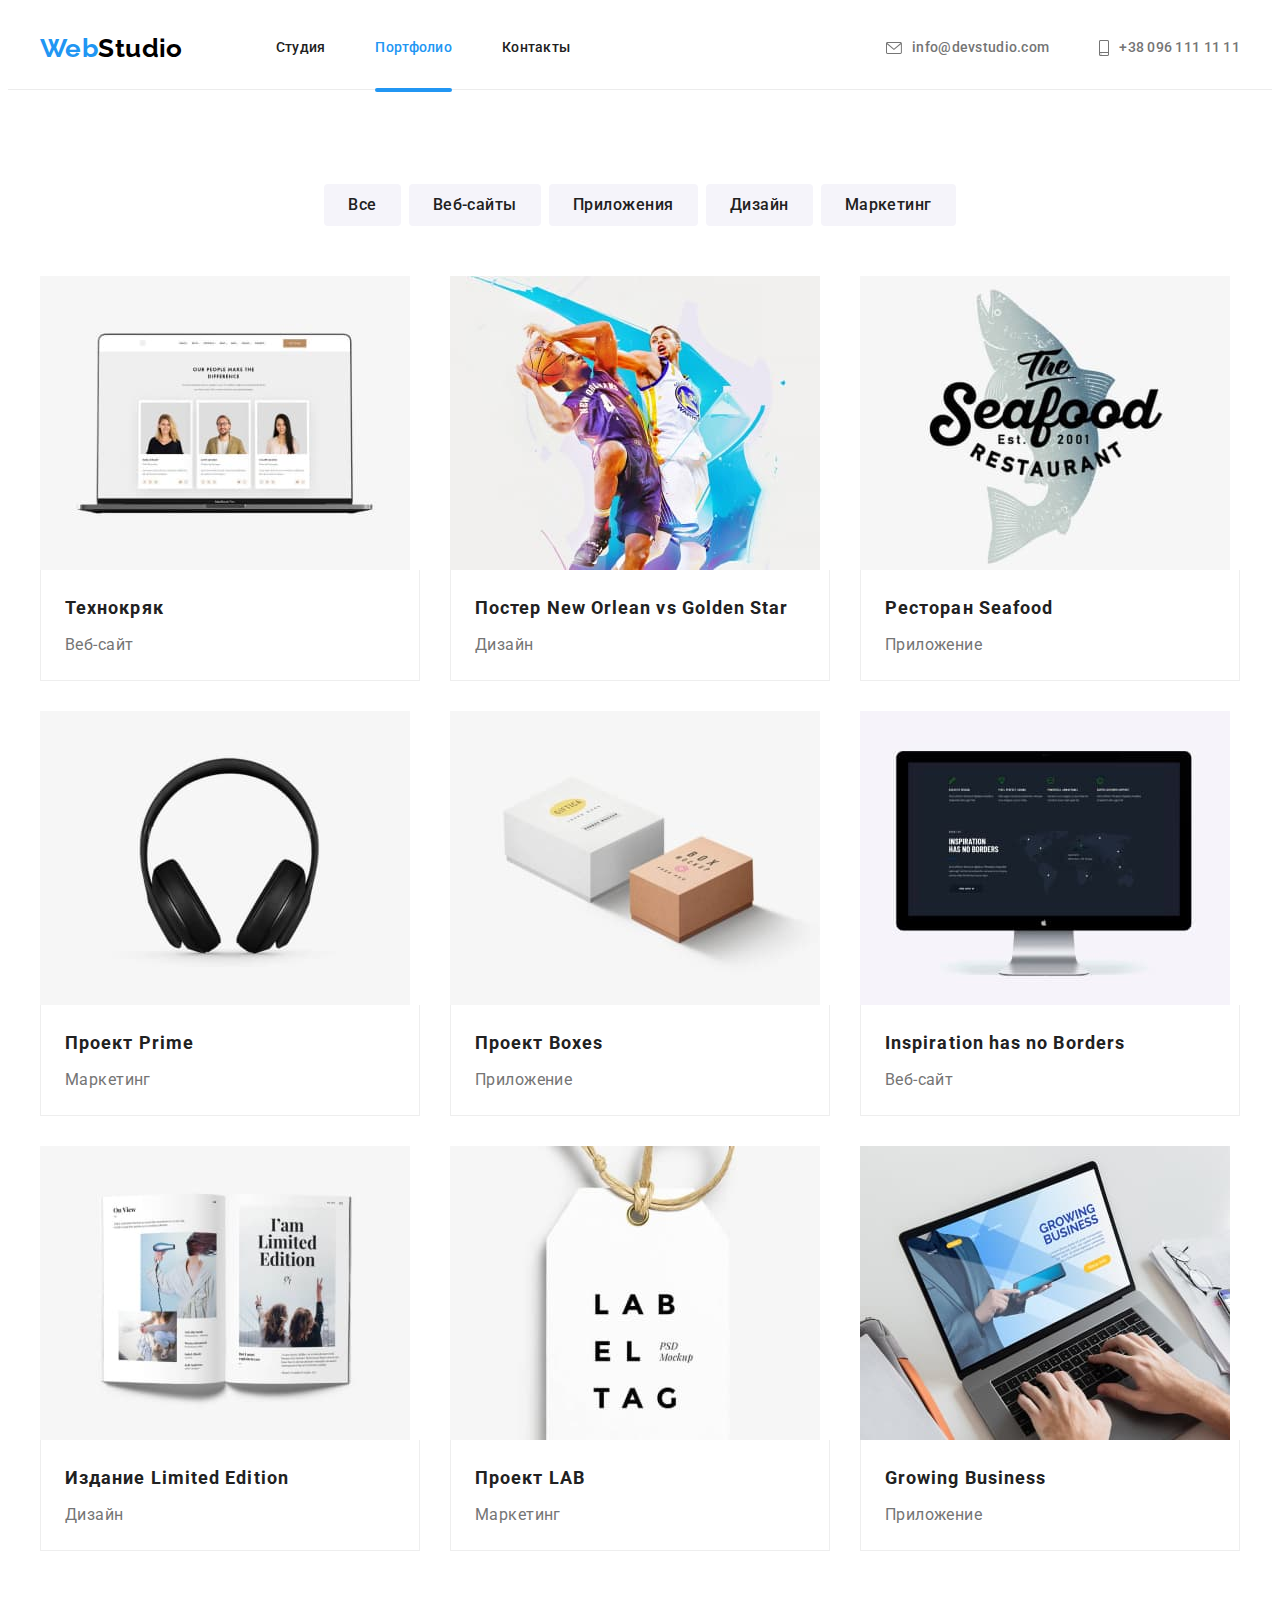
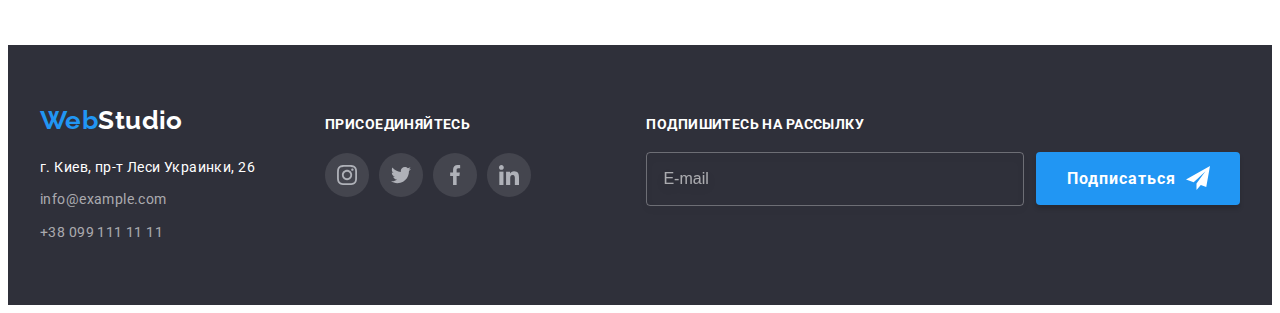
==== portfolio.html @ 508dfc9a "добавляет верстку адаптивной версии" ====
<!DOCTYPE html>
<html lang="ru">
<head>
    <meta charset="UTF-8">
    <meta http-equiv="X-UA-Compatible" content="IE=edge">
    <meta name="viewport" content="width=device-width, initial-scale=1.0">
    <title>Портфолио</title>
    <link rel="preconnect" href="https://fonts.gstatic.com"/>
    <link href="https://fonts.googleapis.com/css2?family=Raleway:wght@700&family=Roboto:wght@400;500;700;900&display=swap"
        rel="stylesheet"/>
    <link rel="stylesheet" href="https://cdnjs.cloudflare.com/ajax/libs/modern-normalize/1.0.0/modern-normalize.min.css"
        integrity="sha512-ISS7cAi1PEhQ8jnbJpJZMd29NlhNj4AWYyLOSp2CE/CsHxTCu+r+t0D2yoJudVrd0/8fTVPUVDzY5Tvli75u/g=="
        crossorigin="anonymous" />
    <link rel="stylesheet" href="./css/main.min.css" />
</head>
<body>
    <!--Шапка страницы-->
    <header class="page-header">
        <div class="container page-header__container">
            <nav class="page-header__nav">
                <a class="logo link" href="/">Web<span class="logo__logo-part">Studio</span></a>
            
                <ul class="menu-nav list">
                    <li class="menu-nav__item"><a class="menu-nav__link link" href="./index.html">Студия</a></li>
                    <li class="menu-nav__item"><a class="menu-nav__link link current" href="/">Портфолио</a></li>
                    <li class="menu-nav__item"><a class="menu-nav__link link" href="/">Контакты</a></li>
                </ul>
            </nav>
            <ul class="contacts page-header__contacts list">
                <li class="contacts__item"><a class="contacts__link link contacts__link_align" href="mailto:info@devstudio.com">
                        <svg class="contacts__icon-mail">
                            <use href="./images/icons.svg#envelope"></use>
                        </svg> info@devstudio.com</a>
                </li>
                <li class="contacts__item"><a class="contacts__link link contacts__link_align" href="tel:+380961111111">
                        <svg class="contacts__icon-phone">
                            <use href="./images/icons.svg#smartphone"></use>
                        </svg> +38 096 111 11 11</a>
                </li>
            </ul>
        </div>
        
    </header>
    <main>

    <!--Секция проекты-->
                     
    <section class="project-section section">
        <div class="container">
                     <!--Фильтр-->
            <h1 class="visually-hidden">Наши проекты</h1>
            <ul class="btn-filter list">
                <li class="btn-filter__element"><button class="btn-item" type="button">Все</button></li>
                <li class="btn-filter__element"><button class="btn-item" type="button">Веб-сайты</button></li>
                <li class="btn-filter__element"><button class="btn-item" type="button">Приложения</button></li>
                <li class="btn-filter__element"><button class="btn-item" type="button">Дизайн</button></li>
                <li class="btn-filter__element"><button class="btn-item" type="button">Маркетинг</button></li>
            </ul>
                     <!--Список проектов-->
            <ul class="project list">
                <li class="project__element">
                    <a class="project__link link" href="">
                        <div class="project__link-wrapper">
                            <img src="./images/portfolio/project1.jpg" alt="веб-сайт" width="370" height="294">
                            <p class="project__desc overlay">Технокряк это современная площадка распространения коронавируса. Компании используют эту платформу для цифрового
                            шпионажа и атак на защищённые сервера конкурентов.</p>
                        </div>
                        <div class="project__item">
                            <h2 class="project__title">Технокряк</h2>
                            <p class="project__type">Веб-сайт</p>
                        </div>
                    </a>
                </li>

                <li class="project__element">
                    <a class="project__link link" href="">
                        <div class="project__link-wrapper">
                           <img src="./images/portfolio/project2.jpg" alt="постер New Orlean vs Golden Star" width="370" height="294">
                           <p class="project__desc overlay">Lorem ipsum dolor sit amet consectetur adipisicing elit. Itaque repellat exercitationem dolore laborum doloribus quaerat nostrum atque enim officiis adipisci ipsum ab sunt, veritatis placeat dolorum. Accusantium esse facere ab.</p>
                        </div>
                        <div class="project__item">
                            <h2 class="project__title">Постер New Orlean vs Golden Star</h2>
                            <p class="project__type">Дизайн</p>
                        </div>
                    </a>
                </li>

                <li class="project__element">
                    <a class="project__link link" href="">
                        <div class="project__link-wrapper">
                            <img src="./images/portfolio/project3.jpg" alt="иконка ресторана Seafood" width="370" height="294">
                            <p class="project__desc overlay">Lorem ipsum dolor, sit amet consectetur adipisicing elit. Porro, aliquam. Culpa porro perferendis veniam cumque, ipsa, pariatur corporis nisi voluptas ipsam labore neque ipsum vel repudiandae consequatur aut unde explicabo.</p>
                        </div>
                        <div class="project__item">
                            <h2 class="project__title">Ресторан Seafood</h2>
                            <p class="project__type">Приложение</p>
                        </div>
                    </a>
                </li>

                <li class="project__element">
                    <a class="project__link link" href="">
                        <div class="project__link-wrapper">
                            <img src="./images/portfolio/project4.jpg" alt="наушники" width="370" height="294">
                            <p class="project__desc overlay">Технокряк это современная площадка распространения коронавируса. Компании используют эту платформу для цифрового
                            шпионажа и атак на защищённые сервера конкурентов.</p>
                        </div>
                        <div class="project__item">
                            <h2 class="project__title">Проект Prime</h2>
                            <p class="project__type">Маркетинг</p>
                        </div>
                    </a>
                </li>

                <li class="project__element">
                    <a class="project__link link" href="">
                        <div class="project__link-wrapper">
                            <img src="./images/portfolio/project5.jpg" alt="две коробки" width="370" height="294">
                            <p class="project__desc overlay">Технокряк это современная площадка распространения коронавируса. Компании используют эту платформу для цифрового
                            шпионажа и атак на защищённые сервера конкурентов.</p>
                        </div>
                        <div class="project__item">
                            <h2 class="project__title">Проект Boxes</h2>
                            <p class="project__type">Приложение</p>
                        </div>
                    </a>
                </li>

                <li class="project__element">
                    <a class="project__link link" href="">
                        <div class="project__link-wrapper">
                            <img src="./images/portfolio/project6.jpg" alt="монитор компьютера" width="370" height="294">
                            <p class="project__desc overlay">Технокряк это современная площадка распространения коронавируса. Компании используют эту платформу для цифрового
                            шпионажа и атак на защищённые сервера конкурентов.</p>
                        </div>
                        <div class="project__item">
                            <h2 class="project__title">Inspiration has no Borders</h2>
                            <p class="project__type">Веб-сайт</p>
                        </div>
                    </a>
                </li>

                <li class="project__element">
                    <a class="project__link link" href="">
                        <div class="project__link-wrapper">
                            <img src="./images/portfolio/project7.jpg" alt="книга" width="370" height="294">
                            <p class="project__desc overlay">Технокряк это современная площадка распространения коронавируса. Компании используют эту платформу для цифрового
                            шпионажа и атак на защищённые сервера конкурентов.</p>
                        </div>
                        <div class="project__item">
                            <h2 class="project__title">Издание Limited Edition</h2>
                            <p class="project__type">Дизайн</p>
                        </div>
                    </a>
                </li>

                <li class="project__element">
                    <a class="project__link link" href="">
                        <div class="project__link-wrapper">
                            <img src="./images/portfolio/project8.jpg" alt="ярлык" width="370" height="294">
                            <p class="project__desc overlay">Технокряк это современная площадка распространения коронавируса. Компании используют эту платформу для цифрового
                            шпионажа и атак на защищённые сервера конкурентов.</p>
                        </div>
                        <div class="project__item">
                            <h2 class="project__title">Проект LAB</h2>
                            <p class="project__type">Маркетинг</p>
                        </div>
                    </a>
                </li>

                <li class="project__element">
                    <a class="project__link link" href="">
                        <div class="project__link-wrapper">
                            <img src="./images/portfolio/project9.jpg" alt="ноутбук" width="370" height="294">
                            <p class="project__desc overlay">Технокряк это современная площадка распространения коронавируса. Компании используют эту платформу для цифрового
                            шпионажа и атак на защищённые сервера конкурентов.</p>
                        </div>
                        <div class="project__item">
                            <h2 class="project__title">Growing Business</h2>
                            <p class="project__type">Приложение</p>
                        </div>
                    </a>
                </li>
            </ul>
        </div>
    </section>

    </main>
    
    <!--Подвал страницы-->
    
    <footer class="page-footer">
        <div class="container page-footer__container">
            <div class="page-footer__address">
                <a class="logo link" href="/">Web<span class="logo__logo-part logo__logo-part_var">Studio</span></a>
                <address class="page-footer__location">
                    г. Киев, пр-т Леси Украинки, 26
                    <ul class="contacts page-footer__contacts list">
                        <li class="contacts__item-mail"><a class="contacts__link contacts__link_grey link"
                                href="mailto:info@example.com">info@example.com</a></li>
                        <li class="contacts__item-tel"><a class="contacts__link contacts__link_grey link"
                                href="tel:+380991111111">+38 099 111 11 11</a></li>
                    </ul>
                </address>
            </div>
            <div class="page-footer__social-list">
                <p class="text">присоединяйтесь</p>
                <ul class="social-list list">
                    <li class="social-list__item">
                        <a class="social-list__link social-list__link_dark link" href=""><svg class="social-list__icon">
                                <use href="./images/icons.svg#instagram"></use>
                            </svg></a>
                    </li>
    
                    <li class="social-list__item">
                        <a class="social-list__link social-list__link_dark link" href=""><svg class="social-list__icon">
                                <use href="./images/icons.svg#twitter"></use>
                            </svg></a>
                    </li>
    
                    <li class="social-list__item">
                        <a class="social-list__link social-list__link_dark link" href=""><svg class="social-list__icon">
                                <use href="./images/icons.svg#facebook"></use>
                            </svg></a>
                    </li>
    
                    <li class="social-list__item">
                        <a class="social-list__link social-list__link_dark link" href=""><svg class="social-list__icon">
                                <use href="./images/icons.svg#linkedin"></use>
                            </svg></a>
                    </li>
                </ul>
            </div>
    
            <div class="page-footer__form">
                <form action="#" class="sign-form">
    
                    <label for="mail" class="sign-form__field">
                        Подпишитесь на рассылку
                    </label>
                    <div class="sign-form__wrap">
                        <input type="email" name="mail" class="sign-form__input" id="mail" placeholder="E-mail" required>
                        <button type="submit" class="modal-btn modal-btn_sign">Подписаться
                            <svg class="modal-btn__icon" width="24" height="24">
                                <use href="./images/icons.svg#icon-send"></use>
                            </svg>
                        </button>
                    </div>
    
                </form>
            </div>
        </div>
    </footer>
    
</body>
</html>
---- css/main.min.css ----
:root{--primary-text-color: #757575;--secondary-text-color: #212121;--primary-bcg-color: #ffffff;--secondary-bcg-color: #f5f4fa;--footer-color: #2f303a;--logo-text-color: #000000;--accent-color: #2196f3;--title-text-color: #ffffff;--address-text-color: rgba(255, 255, 255, 0.6);--primary-font: 'Roboto', sans-serif;--secondary-font: 'Raleway', sans-serif;--button-hover-color: #188ce8;--transtime-duration: 250ms;--transtiming-function: cubic-bezier(0.4, 0, 0.2, 1)}.visually-hidden{position:absolute;width:1px;height:1px;margin:-1px;border:0;padding:0;white-space:nowrap;clip-path:inset(100%);clip:rect(0 0 0 0);overflow:hidden}p{margin-top:0;margin-bottom:0}.list{padding:0;margin:0;list-style:none}.link{text-decoration:none}:focus{outline:none}img{display:block}@media screen and (max-width: 479px){img{width:100%;height:auto}}body{background-color:var(--primary-bcg-color);color:var(--primary-text-color);font-family:var(--primary-font);font-size:14px;letter-spacing:0.03em}body.modal-open{overflow:hidden}.section{padding-top:60px;padding-bottom:60px}@media screen and (min-width: 1200px){.section{padding-top:94px;padding-bottom:94px}}.container{padding-left:15px;padding-right:15px;max-width:1200px;margin:0 auto}@media screen and (max-width: 767px){.mobile-menu{position:fixed;top:0;left:0;width:100vw;height:100vh;background-color:var(--primary-bcg-color);overflow:auto;opacity:0;visibility:hidden;pointer-events:none}.mobile-menu.is-open{opacity:1;visibility:visible;pointer-events:auto}.mobile-menu__container{position:relative;padding-left:25px;padding-top:48px;padding-bottom:48px}.mobile-menu__btn-close{position:absolute;top:10px;right:15px;width:40px;height:40px;border:none;background-color:transparent;padding:0;line-height:0}.mobile-menu__btn-close:hover .mobile-menu__icon-btn-close,.mobile-menu__btn-close:focus .mobile-menu__icon-btn-close{fill:var(--accent-color)}.mobile-menu__nav{padding-bottom:64px}.mobile-menu__item:not(:last-child){margin-bottom:32px}.mobile-menu__link{font-size:40px;font-weight:500;line-height:1.18;letter-spacing:0.02em;color:var(--secondary-text-color);transition:color var(--transtime-duration) var(--transtiming-function)}}@media screen and (max-width: 767px) and (max-width: 379px){.mobile-menu__link{font-size:26px}}@media screen and (max-width: 767px){.mobile-menu__link:hover,.mobile-menu__link:focus{color:var(--accent-color)}.mobile-menu__link.current{color:var(--accent-color)}.mobile-menu__contacts-item:not(:last-child){margin-bottom:32px}.mobile-menu__social-list{display:inline-flex;align-items:baseline;padding-top:64px}.mobile-menu__social-link{font-size:18px;font-weight:500;line-height:1.22;letter-spacing:0.02em;color:var(--accent-color);transition:color var(--transtime-duration) var(--transtiming-function)}}@media screen and (max-width: 767px) and (max-width: 379px){.mobile-menu__social-link{font-size:12px}}@media screen and (max-width: 767px){.mobile-menu__social-link:hover,.mobile-menu__social-link:focus{color:var(--button-hover-color)}.vertical-line{margin-left:10px;margin-right:10px;font-size:20px;color:rgba(33,33,33,0.2)}}@media screen and (min-width: 768px){.mobile-menu__btn-close{display:none}}.logo{font-family:var(--secondary-font);font-weight:700;font-size:26px;line-height:1.19;color:var(--accent-color)}.logo__logo-part{color:var(--logo-text-color)}.logo__logo-part_var{color:var(--title-text-color)}.modal-btn{display:inline-block;align-items:center;padding:10px 32px;font-family:inherit;font-weight:700;font-size:16px;line-height:1.87;letter-spacing:0.06em;background-color:var(--accent-color);color:var(--title-text-color);cursor:pointer;border-radius:4px;box-shadow:0px 4px 4px rgba(0,0,0,0.15);border-color:transparent;transition:background-color var(--transtime-duration) var(--transtiming-function)}.modal-btn:hover,.modal-btn:focus{background-color:var(--button-hover-color)}.modal-btn_sign{position:relative;padding:10px 62px 10px 29px}.modal-btn__icon{position:absolute;top:0;right:0;transform:translate(-28px, 50%)}.modal-btn_form-btn{align-self:center;padding:10px 55px;margin-top:30px}@media screen and (max-width: 479px){.modal-btn_form-btn{padding:8px 30px;font-size:14px;line-height:1.87}}.title{margin-top:0;margin-bottom:30px;font-size:28px;font-weight:700;line-height:1.18;text-align:center;color:var(--secondary-text-color)}@media screen and (min-width: 1200px){.services-title,.team-title,.clients-title{margin-bottom:50px;font-size:36px;font-weight:700;line-height:1.17}}@media screen and (max-width: 767px){.contacts__link.mobile-menu__phone{font-size:34px;font-weight:500;line-height:1.18;letter-spacing:0.02em;color:var(--accent-color);transition:color var(--transtime-duration) var(--transtiming-function)}}@media screen and (max-width: 767px) and (max-width: 379px){.contacts__link.mobile-menu__phone{font-size:22px}}@media screen and (max-width: 767px){.contacts__link.mobile-menu__phone:hover,.contacts__link.mobile-menu__phone:focus{color:var(--accent-color)}.contacts__link.mobile-menu__mail{font-size:24px;font-weight:500;line-height:1.17;letter-spacing:0.02em;color:var(--primary-text-color);transition:color var(--transtime-duration) var(--transtiming-function)}}@media screen and (max-width: 767px) and (max-width: 379px){.contacts__link.mobile-menu__mail{font-size:22px}}@media screen and (max-width: 767px){.contacts__link.mobile-menu__mail:hover,.contacts__link.mobile-menu__mail:focus{color:var(--accent-color)}}.contacts__link{font-size:12px;font-weight:500;line-height:1.17;letter-spacing:0.02em;color:var(--primary-text-color);transition:color var(--transtime-duration) var(--transtiming-function)}.contacts__link:hover,.contacts__link:focus{color:var(--accent-color)}.contacts__link_grey{color:var(--address-text-color)}.contacts__link_align{display:flex;align-items:center}.contacts__icon-mail{width:14px;height:10px;margin-right:8px;fill:currentColor;transition:fill var(--transtime-duration) var(--transtiming-function)}.contacts__link:hover .contacts__icon-mail,.contacts__link:focus .contacts__icon-mail{fill:var(--accent-color)}.contacts__icon-phone{width:10px;height:14px;margin-right:8px;fill:currentColor;transition:fill var(--transtime-duration) var(--transtiming-function)}.contacts__link:hover .contacts__icon-phone,.contacts__link:focus .contacts__icon-phone{fill:var(--accent-color)}@media screen and (min-width: 1200px){.contacts__link{font-size:14px;font-weight:500;line-height:1.14}.contacts__icon-mail{width:16px;height:12px;margin-right:10px}.contacts__icon-phone{width:10px;height:16px;margin-right:10px}}.social-list{display:flex;justify-content:center}.social-list__link{display:flex;justify-content:center;align-items:center;width:44px;height:44px;background-color:var(--primary-bcg-color);border-radius:50%;transition:background-color var(--transtime-duration) var(--transtiming-function)}.social-list__link:hover,.social-list__link:focus{background-color:var(--accent-color)}.social-list__item:not(:first-child){margin-left:10px}.social-list__link_dark{background-color:rgba(255,255,255,0.1)}.social-list__icon{width:20px;height:20px;fill:#afb1b8;transition:fill var(--transtime-duration) var(--transtiming-function)}.social-list__link:hover .social-list__icon,.social-list__link:focus .social-list__icon{fill:var(--title-text-color)}.social-list__icon_var{fill:var(--title-text-color)}.backdrop{position:fixed;top:0;left:0;width:100vw;height:100vh;background-color:rgba(0,0,0,0.2);z-index:100;opacity:1;transition:opacity var(--transtime-duration) var(--transtiming-function),visibility var(--transtime-duration) var(--transtiming-function);overflow-y:scroll;padding:93px 15px}.backdrop.is-hidden{opacity:0;visibility:hidden;pointer-events:none}.backdrop.is-hidden .modal{transform:translate(-50%, -100%) scale(0.75)}.modal{position:relative;transform:scale(1);min-height:609px;max-width:450px;padding:40px;background-color:var(--primary-bcg-color);box-shadow:0px 1px 3px rgba(0,0,0,0.12),0px 1px 1px rgba(0,0,0,0.14),0px 2px 1px rgba(0,0,0,0.2);border-radius:4px;transition:transform var(--transtime-duration) var(--transtiming-function)}.modal-btn-close{position:absolute;top:8px;right:8px;width:30px;height:30px;padding:0;display:inline-flex;justify-content:center;align-items:center;background-color:#ffffff;border-radius:50%;border:1px solid rgba(0,0,0,0.1);cursor:pointer;transition:fill var(--transtime-duration) var(--transtiming-function)}.modal-btn-close:hover,.modal-btn-close:focus{fill:var(--accent-color)}@media screen and (min-width: 768px){.modal{position:absolute;top:50%;left:50%;transform:translate(-50%, -50%) scale(1)}}.modal-form{display:flex;flex-direction:column}.modal-form__head{margin-bottom:12px;font-weight:700;font-size:14px;line-height:1.15;text-align:center;color:var(--secondary-text-color)}.modal-form__field{font-size:12px}.modal-form__field:not(.except){margin-bottom:10px}.modal-form__input-wrapper{position:relative;display:block;margin-top:4px}.modal-form__input{width:100%;height:40px;padding-left:42px;border:1px solid rgba(33,33,33,0.2);border-radius:4px;transition:border-color var(--transtime-duration) var(--transtiming-function)}.modal-form__input:focus{border-color:var(--accent-color)}.modal-form__icon{position:absolute;top:50%;left:12px;transform:translateY(-50%);transition:fill var(--transtime-duration) var(--transtiming-function)}.modal-form__input:focus+.modal-form__icon{fill:var(--accent-color)}.modal-form__message{width:100%;height:120px;padding:12px 16px;margin-top:4px;border:1px solid rgba(33,33,33,0.2);border-radius:4px;resize:none;transition:border-color var(--transtime-duration) var(--transtiming-function)}.modal-form__message::placeholder{line-height:1.143;letter-spacing:0.01em;color:rgba(117,117,117,0.5)}.modal-form__message:focus{border-color:var(--accent-color)}.modal-form__checkbox-policy{margin-left:auto;margin-right:auto;margin-top:20px;font-size:12px;line-height:1.71}.modal-form__checkbox-policy::before{display:inline-block;vertical-align:middle;width:16px;height:15px;content:'';background-image:url(../images/icon-check.svg);background-repeat:no-repeat;border:2px solid var(--secondary-text-color);border-radius:4px;margin-right:7px;transition:background-color var(--transtime-duration) var(--transtiming-function)}.modal-form__checkbox:checked+.modal-form__checkbox-policy::before{background-color:var(--accent-color);background-origin:border-box;border:transparent}.modal-form__checkbox:focus+.modal-form__checkbox-policy::before{border-color:var(--accent-color)}.modal-form__policy-link{color:var(--accent-color)}@media screen and (min-width: 480px){.modal-form__head{margin-bottom:12px;font-weight:700;font-size:20px;line-height:1.15;text-align:center;color:var(--secondary-text-color)}.modal-form__field,.modal-form__checkbox-policy{font-size:14px}.modal-form__input{width:100%;height:40px;padding-left:42px;border:1px solid rgba(33,33,33,0.2);border-radius:4px;transition:border-color var(--transtime-duration) var(--transtiming-function)}.modal-form__input:focus{border-color:var(--accent-color)}}.sign-form__field{display:block;margin-bottom:20px;font-weight:700;line-height:1.143;text-transform:uppercase;color:#ffffff}.sign-form__input{width:100%;height:50px;margin-bottom:20px;padding-left:16px;border:1px solid rgba(255,255,255,0.3);filter:drop-shadow(0px 4px 4px rgba(0,0,0,0.15));border-radius:4px;color:var(--title-text-color);background-color:transparent}.sign-form__input::placeholder{font-size:16px;line-height:1.25;align-items:center;color:rgba(255,255,255,0.6)}@media screen and (min-width: 768px){.sign-form__input{width:450px}.sign-form__wrap{display:inline-flex;flex-direction:column;align-items:center}}@media screen and (min-width: 1200px){.sign-form__input{width:358px;height:50px;margin-right:12px;padding-left:16px}.sign-form__wrap{flex-direction:row;align-items:baseline}}.btn-item{padding:6px 22px;font-family:inherit;font-weight:500;font-size:16px;line-height:1.62;text-align:center;letter-spacing:0.03em;color:var(--secondary-text-color);background-color:var(--secondary-bcg-color);cursor:pointer;border-radius:4px;border-color:transparent;transition:color var(--transtime-duration) var(--transtiming-function),background-color var(--transtime-duration) var(--transtiming-function),box-shadow var(--transtime-duration) var(--transtiming-function)}.btn-item:hover,.btn-item:focus{color:var(--title-text-color);background-color:var(--accent-color);box-shadow:0px 3px 1px rgba(0,0,0,0.1),0px 1px 2px rgba(0,0,0,0.08),0px 2px 2px rgba(0,0,0,0.12)}.page-header{border-bottom:1px solid #ececec;padding-top:10px;padding-bottom:10px}.page-header__container{display:flex;justify-content:space-between;align-items:center}@media screen and (max-width: 767px){.menu-nav,.page-header__contacts{display:none}.page-header__mobile-menu-btn{background-color:transparent;border:none;padding:0}.page-header__icon-menu{width:40px;height:40px;transition:fill var(--transtime-duration) var(--transtiming-function)}.page-header__mobile-menu-btn:hover .page-header__icon-menu,.page-header__mobile-menu-btn:focus .page-header__icon-menu{fill:var(--accent-color)}}@media screen and (min-width: 768px){.page-header__mobile-menu-btn,.mobile-menu__nav,.mobile-menu__contacts,.mobile-menu__social-list{display:none}.page-header{padding-top:21px;padding-bottom:21px}.page-header__nav{display:flex;align-items:center}.menu-nav{display:flex;margin-left:88px}.menu-nav__item+.menu-nav__item{margin-left:50px}.menu-nav__link{display:block;padding-top:8px;padding-bottom:8px;font-weight:500;line-height:1.14;letter-spacing:0.02em;color:var(--secondary-text-color);transition:color var(--transtime-duration) var(--transtiming-function)}.menu-nav__link:hover,.menu-nav__link:focus{color:var(--accent-color)}}.contacts__item+.contacts__item{margin-top:10px}.menu-nav__link.current{position:relative;color:var(--accent-color)}.menu-nav__link.current::after{position:absolute;bottom:-28px;left:0;display:block;content:'';width:100%;height:4px;background-color:var(--accent-color);border-radius:2px}@media screen and (min-width: 1200px){.page-header{padding-top:24px;padding-bottom:25px}.menu-nav{margin-left:93px}.page-header__contacts{display:flex}.contacts__item+.contacts__item{margin-left:50px;margin-top:0}}.hero{margin:0 auto;padding-top:118px;padding-bottom:118px;background-color:var(--footer-color);text-align:center;max-width:480px;min-height:400px;background-image:linear-gradient(to right, rgba(47,48,58,0.4), rgba(47,48,58,0.4)),url("../images/bcg/bcg-photo-mobile.jpg");background-size:cover;background-position:center}@media screen and (min-device-pixel-ratio: 2), screen and (min-resolution: 192dpi), screen and (min-resolution: 2dppx){.hero{background-image:linear-gradient(to right, rgba(47,48,58,0.4), rgba(47,48,58,0.4)),url("../images/bcg/bcg-photo-mobile@2x.jpg")}}.hero-title{max-width:360px;margin:0 auto 30px;font-size:26px;font-weight:900;line-height:1.62;letter-spacing:0.06em;text-transform:uppercase;color:var(--title-text-color)}@media screen and (min-width: 768px){.hero{min-height:400px;max-width:768px;background-image:linear-gradient(to right, rgba(47,48,58,0.4), rgba(47,48,58,0.4)),url("../images/bcg/bcg-photo-tablet.jpg")}}@media screen and (min-width: 768px) and (min-device-pixel-ratio: 2), screen and (min-width: 768px) and (min-resolution: 192dpi), screen and (min-width: 768px) and (min-resolution: 2dppx){.hero{background-image:linear-gradient(to right, rgba(47,48,58,0.4), rgba(81,88,163,0.4)),url("../images/bcg/bcg-photo-tablet@2x.jpg")}}@media screen and (min-width: 1200px){.hero{padding-top:200px;padding-bottom:200px;max-width:1600px;min-height:600px;background-image:linear-gradient(to right, rgba(47,48,58,0.4), rgba(47,48,58,0.4)),url("../images/bcg/bcg-photo.jpg")}}@media screen and (min-width: 1200px) and (min-device-pixel-ratio: 2), screen and (min-width: 1200px) and (min-resolution: 192dpi), screen and (min-width: 1200px) and (min-resolution: 2dppx){.hero{background-image:linear-gradient(to right, rgba(47,48,58,0.4), rgba(81,88,163,0.4)),url("../images/bcg/bcg-photo@2x.jpg")}}@media screen and (min-width: 1200px){.hero-title{max-width:696px;margin:0 auto 30px;font-size:44px;font-weight:900;line-height:1.36;letter-spacing:0.06em;text-transform:uppercase;color:var(--title-text-color)}}@media screen and (max-width: 767px){.features-list__item:not(:last-child){margin-bottom:30px}}.features-list__icon{display:inline-flex;width:100%;height:120px;background-color:var(--secondary-bcg-color);border-radius:4px;align-items:center;justify-content:center;margin-bottom:30px}.features-list__icon-item{width:70px;height:70px}.features-list__title{margin-top:0;margin-bottom:10px;color:var(--secondary-text-color);font-weight:700;line-height:1.14;text-transform:uppercase;text-align:center}.features-list__description{font-weight:400;line-height:1.71}@media screen and (min-width: 768px){.features-list{display:flex;flex-wrap:wrap;margin-left:-30px;margin-top:-30px}.features-list__item{flex-basis:calc(100% / 2 - 60px);margin-left:30px;margin-top:30px}.features-list__icon{min-width:354px}.features-list__title{text-align:left}}@media screen and (min-width: 1200px){.features-list__item{flex-basis:calc(100% / 4 - 90px)}.features-list__icon{min-width:270px}}.services{display:none;padding-top:47px}.images{display:flex;flex-wrap:wrap;margin-top:-30px;margin-left:-30px}.images>.images__element{position:relative;flex-basis:calc(100% / 3 - 30px);margin-top:30px;margin-left:30px}.images__info{position:absolute;bottom:0;left:0;width:370px;height:70px;padding-top:27px;padding-bottom:27px;background-color:rgba(47,48,58,0.8)}.images__info-services{font-weight:700;line-height:1.14;text-align:center;text-transform:uppercase;color:var(--title-text-color)}@media screen and (min-width: 1200px){.services{display:unset}}.team{background-color:var(--secondary-bcg-color)}.team-cards__element{box-shadow:0px 1px 3px rgba(0,0,0,0.12),0px 1px 1px rgba(0,0,0,0.14),0px 2px 1px rgba(0,0,0,0.2);border-radius:0 0 4px 4px}@media screen and (max-width: 767px){.team-cards__element:not(:last-child){margin-bottom:30px}}.team-cards__content{background-color:var(--primary-bcg-color);padding-top:30px;padding-bottom:24px;padding-left:32px;padding-right:32px}.team-cards__title{margin-top:0;margin-bottom:10px;font-weight:500;font-size:16px;line-height:1.19;text-align:center;color:var(--secondary-text-color)}.team-cards__position{margin-bottom:16px;font-weight:400;font-size:16px;line-height:1.19;text-align:center}@media screen and (min-width: 768px){.team-cards{display:flex;flex-wrap:wrap;margin-top:-30px;margin-left:-30px}.team-cards__element{flex-basis:calc(100% / 2 - 60px);margin-top:30px;margin-left:30px;box-shadow:0px 1px 3px rgba(0,0,0,0.12),0px 1px 1px rgba(0,0,0,0.14),0px 2px 1px rgba(0,0,0,0.2);border-radius:0 0 4px 4px}}@media screen and (min-width: 1200px){.team-cards__element{flex-basis:calc(100% / 4 - 30px)}}.client-list{display:flex;flex-wrap:wrap;margin-left:-30px;margin-top:-30px}.client-list__item{flex-basis:calc(100% / 2 - 30px);margin-left:30px;margin-top:30px}.client-list__link{display:flex;width:210px;height:92px;align-items:center;justify-content:center;border:1px solid #afb1b8;border-radius:4px;transition:border-color var(--transtime-duration) var(--transtiming-function)}.client-list__link:hover,.client-list__link:focus{color:var(--accent-color);border-color:var(--accent-color)}@media screen and (max-width: 479px){.clients-title{font-size:26px}.client-list__link{width:130px}}.client-list__logo{width:106px;height:60px;fill:#afb1b8;transition:fill var(--transtime-duration) var(--transtiming-function)}.client-list__link:hover .client-list__logo,.client-list__link:focus .client-list__logo{fill:var(--accent-color)}@media screen and (min-width: 768px){.client-list__item{flex-basis:calc(100% / 3 - 60px)}.client-list__link{width:226px}}@media screen and (min-width: 1200px){.client-list__item{flex-basis:calc(100% / 6 - 30px)}.client-list__link{width:170px;height:90px}}.page-footer{padding-top:60px;padding-bottom:60px;background-color:#2f303a}.page-footer__container{display:flex;flex-wrap:wrap;text-align:center;align-items:baseline;justify-content:center}.page-footer__form,.page-footer__social-list{margin-top:60px}.page-footer__form{width:100%}.page-footer__location{margin-top:20px;font-style:normal;font-weight:400;line-height:1.71;color:var(--title-text-color)}.page-footer__contacts,.contacts__item-tel{margin-top:8px}.page-footer__contacts .contacts__link{font-size:14px;font-weight:400;line-height:1.71;letter-spacing:0.03em}.text{margin-bottom:20px;font-weight:700;line-height:1.14;text-transform:uppercase;color:var(--title-text-color)}.page-footer__social-list .social-list__link{background-color:rgba(255,255,255,0.1)}.page-footer__social-list .social-list__link:hover,.page-footer__social-list .social-list__link:focus{background-color:var(--accent-color)}@media screen and (min-width: 768px){.page-footer__social-list{margin-top:0;margin-left:165px}.page-footer_wrap{display:flex;align-items:baseline}}@media screen and (min-width: 1200px){.page-footer__form{margin-top:0;margin-right:0;margin-left:auto}.page-footer__form{width:unset}.page-footer__social-list{margin-left:70px}.page-footer__container{text-align:left}.page-footer__contacts,.contacts__item-tel{margin-top:9px}}.btn-filter{display:flex;margin-top:0;margin-bottom:50px;justify-content:center}.btn-filter__element:not(:first-child){margin-left:8px}.project{display:flex;flex-wrap:wrap;margin-bottom:-30px;margin-left:-30px}.project>.project__element{flex-basis:calc(100% / 3 - 30px);margin-bottom:30px;margin-left:30px}.project__link{display:block}.project__link:hover,.project__link:focus{box-shadow:0px 1px 1px rgba(0,0,0,0.12),0px 4px 4px rgba(0,0,0,0.06),1px 4px 6px rgba(0,0,0,0.16)}.project__link-wrapper{position:relative;overflow:hidden}.project__desc{padding:63px 24px;font-weight:400;font-size:18px;line-height:1.56;color:var(--title-text-color);background-color:rgba(33,150,243,0.9)}.overlay{position:absolute;top:0;left:0;width:100%;height:100%;overflow:auto;transform:translateY(100%);transition:transform var(--transtime-duration) var(--transtiming-function)}.project__link:hover .overlay,.project__link:focus .overlay{transform:translateY(0%)}.project__item{padding:20px 24px;border-left:1px solid #eee;border-right:1px solid #eee;border-bottom:1px solid #eee}.project__title{margin-top:0;margin-bottom:4px;font-weight:700;font-size:18px;line-height:2;letter-spacing:0.06em;color:var(--secondary-text-color)}.project__type{font-weight:400;font-size:16px;line-height:1.87;color:var(--primary-text-color)}
/*# sourceMappingURL=main.min.css.map */
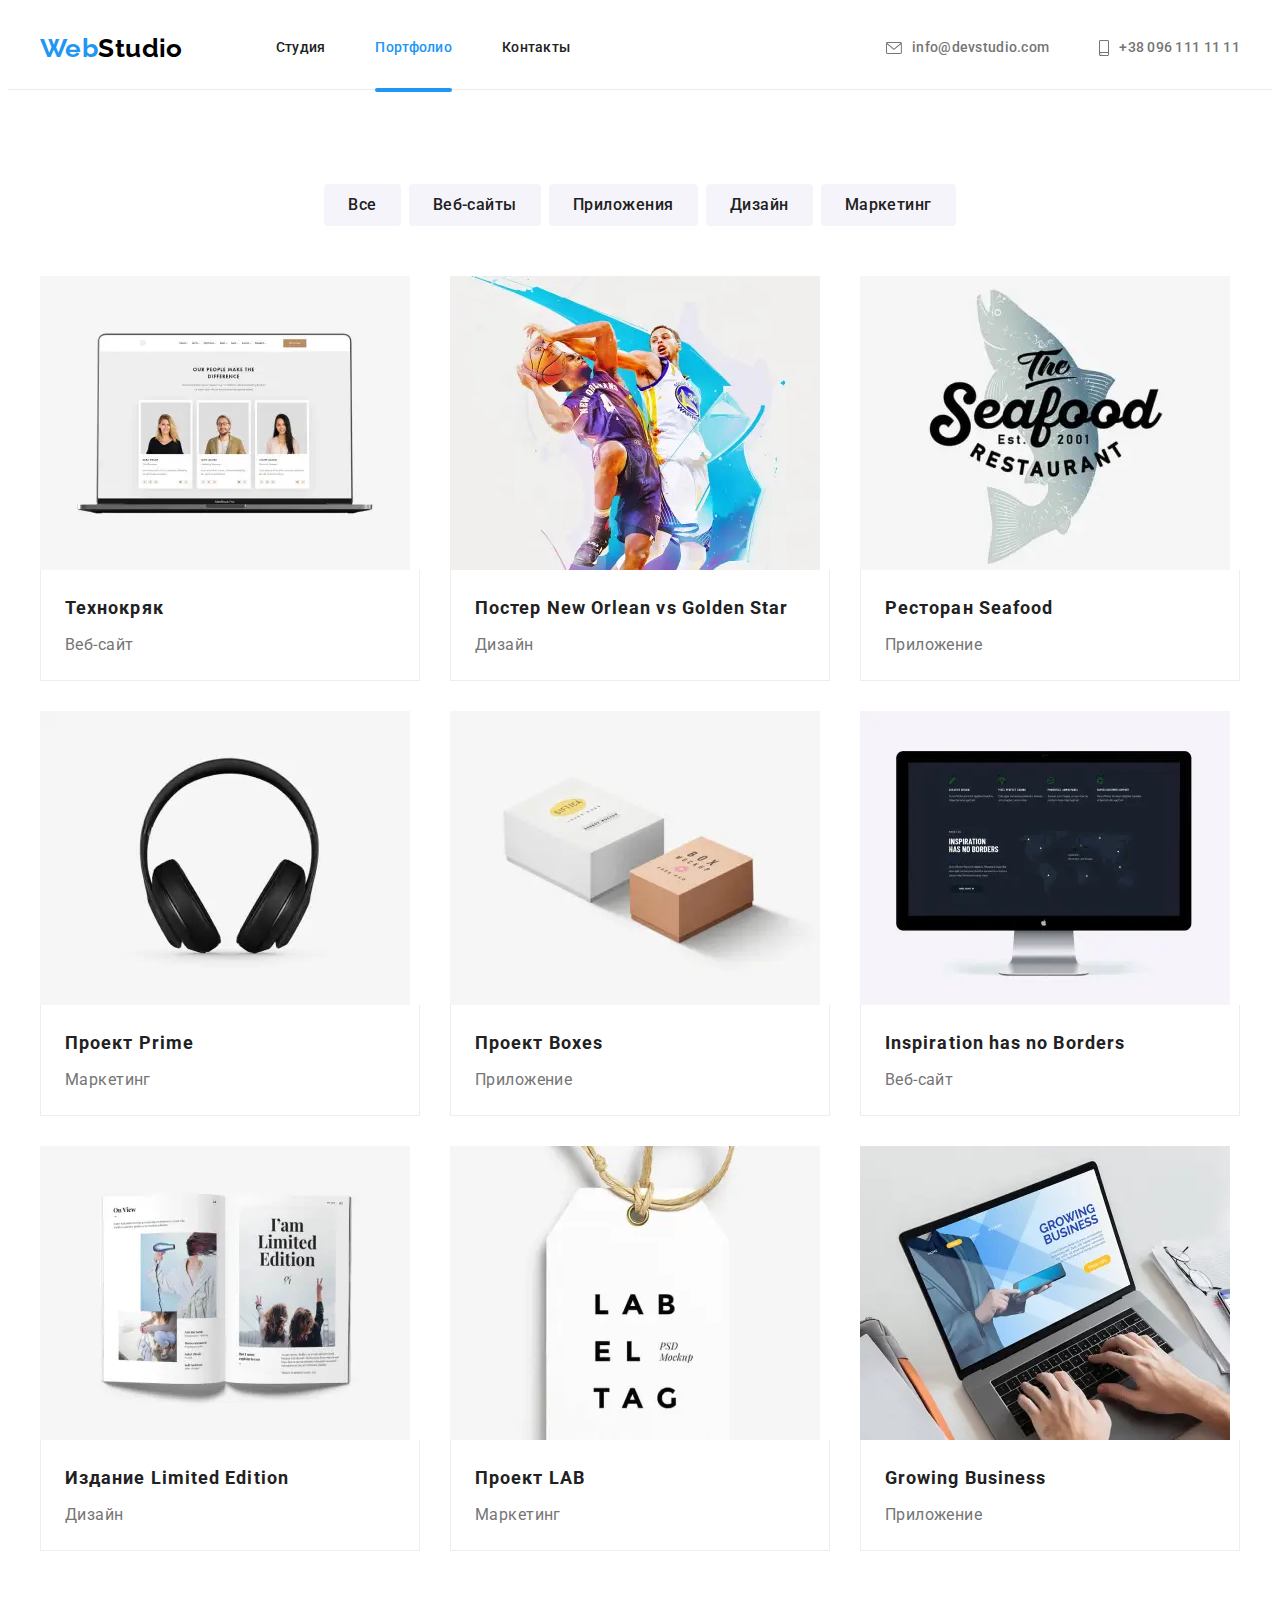
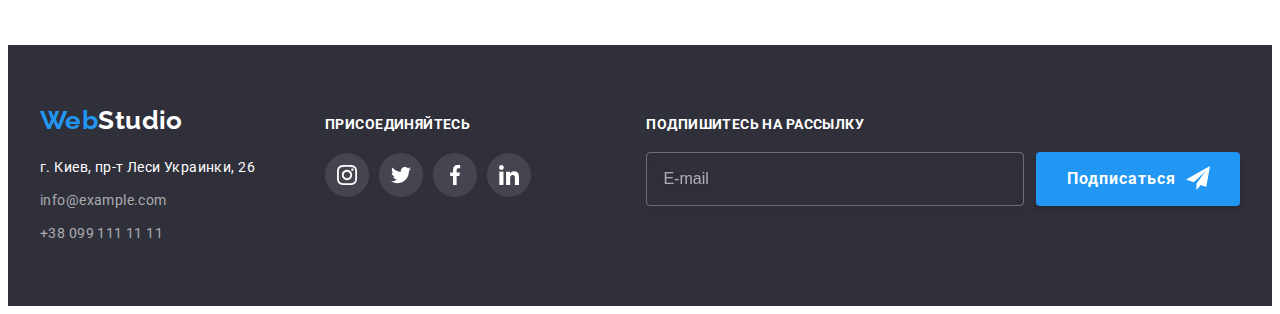
==== commit 6e5ec480: "добавляет разметку и стили адаптивной версии" ====
--- a/portfolio.html
+++ b/portfolio.html
@@ -26,6 +26,11 @@
                     <li class="menu-nav__item"><a class="menu-nav__link link" href="/">Контакты</a></li>
                 </ul>
             </nav>
+            <button type="button" class="page-header__mobile-menu-btn" data-menu-button>
+                <svg class="page-header__icon-menu">
+                    <use href="./images/icons.svg#icon-menu"></use>
+                </svg>
+            </button>
             <ul class="contacts page-header__contacts list">
                 <li class="contacts__item"><a class="contacts__link link contacts__link_align" href="mailto:info@devstudio.com">
                         <svg class="contacts__icon-mail">
@@ -38,6 +43,42 @@
                         </svg> +38 096 111 11 11</a>
                 </li>
             </ul>
+        </div>
+
+        <div class="mobile-menu" data-menu>
+            <div class="container mobile-menu__container">
+                <button class="mobile-menu__btn-close" type="button" data-menu-close>
+                    <svg class="mobile-menu__icon-btn-close" width="40" height="40">
+                        <use href="./images/icons.svg#icon-btn-close"></use>
+                    </svg>
+                </button>
+        
+                <ul class="mobile-menu__nav list">
+                    <li class="mobile-menu__item"><a class="mobile-menu__link link" href="/">Студия</a></li>
+                    <li class="mobile-menu__item"><a class="mobile-menu__link link current" href="./portfolio.html">Портфолио</a></li>
+                    <li class="mobile-menu__item"><a class="mobile-menu__link link" href="/">Контакты</a></li>
+                </ul>
+                <ul class="mobile-menu__contacts list">
+                    <li class="mobile-menu__contacts-item">
+                        <a class="contacts__link link mobile-menu__phone" href="tel:+380961111111">+38 096 111 11 11</a>
+                    </li>
+                    <li class="mobile-menu__contacts-item">
+                        <a class="contacts__link link mobile-menu__mail" href="mailto:info@devstudio.com">info@devstudio.com</a>
+                    </li>
+                </ul>
+        
+                <ul class="mobile-menu__social-list list">
+                    <li class="mobile-menu__social-item"><a class="mobile-menu__social-link link" href="">Instagram<span
+                                class="vertical-line">&#x0007C</span></a></li>
+                    <li class="mobile-menu__social-item"><a class="mobile-menu__social-link link" href="">Twitter<span
+                                class="vertical-line">&#x0007C</span></a></li>
+                    <li class="mobile-menu__social-item"><a class="mobile-menu__social-link link" href="">Facebook<span
+                                class="vertical-line">&#x0007C</span></a></li>
+                    <li class="mobile-menu__social-item"><a class="mobile-menu__social-link link" href="">LinkedIn</a>
+                    </li>
+                </ul>
+            </div>
+        
         </div>
         
     </header>
@@ -61,7 +102,19 @@
                 <li class="project__element">
                     <a class="project__link link" href="">
                         <div class="project__link-wrapper">
-                            <img src="./images/portfolio/project1.jpg" alt="веб-сайт" width="370" height="294">
+                            <picture>
+                                <source srcset="./images/portfolio/project1.webp 1x, ./images/portfolio/project1@2x.webp 2x" type="image/webp" media="(min-width: 1200px)" />
+                                <source srcset="./images/portfolio/project1.jpg 1x, ./images/portfolio/project1@2x.jpg 2x" type="image/jpeg" media="(min-width: 1200px)" />
+
+                                <source srcset="./images/portfolio/tablet/project1-tablet.webp 1x, ./images/portfolio/tablet/project1-tablet@2x.webp 2x" type="image/webp" media="(min-width: 768px)" />
+                                <source srcset="./images/portfolio/tablet/project1-tablet.jpg 1x, ./images/portfolio/tablet/project1-tablet@2x.jpg 2x" type="image/jpeg" media="(min-width: 768px)" />
+
+                                <source srcset="./images/portfolio/mobile/project1-mobile.webp 1x, ./images/portfolio/mobile/project1-mobile@2x.webp 2x" type="image/webp" media="(max-width: 767px)" />
+                                <source srcset="./images/portfolio/mobile/project1-mobile.jpg 1x, ./images/portfolio/mobile/project1-mobile@2x.jpg 2x" type="image/jpeg" media="(max-width: 767px)" />
+
+                                <img src="./images/portfolio/project1.jpg" alt="веб-сайт" class="project__img">
+                            </picture>
+                            
                             <p class="project__desc overlay">Технокряк это современная площадка распространения коронавируса. Компании используют эту платформу для цифрового
                             шпионажа и атак на защищённые сервера конкурентов.</p>
                         </div>
@@ -75,7 +128,29 @@
                 <li class="project__element">
                     <a class="project__link link" href="">
                         <div class="project__link-wrapper">
-                           <img src="./images/portfolio/project2.jpg" alt="постер New Orlean vs Golden Star" width="370" height="294">
+                            <picture>
+                                <source srcset="./images/portfolio/project2.webp 1x, ./images/portfolio/project2@2x.webp 2x" type="image/webp"
+                                    media="(min-width: 1200px)" />
+                                <source srcset="./images/portfolio/project2.jpg 1x, ./images/portfolio/project2@2x.jpg 2x" type="image/jpeg"
+                                    media="(min-width: 1200px)" />
+                            
+                                <source
+                                    srcset="./images/portfolio/tablet/project2-tablet.webp 1x, ./images/portfolio/tablet/project2-tablet@2x.webp 2x"
+                                    type="image/webp" media="(min-width: 768px)" />
+                                <source
+                                    srcset="./images/portfolio/tablet/project2-tablet.jpg 1x, ./images/portfolio/tablet/project2-tablet@2x.jpg 2x"
+                                    type="image/jpeg" media="(min-width: 768px)" />
+                            
+                                <source
+                                    srcset="./images/portfolio/mobile/project2-mobile.webp 1x, ./images/portfolio/mobile/project2-mobile@2x.webp 2x"
+                                    type="image/webp" media="(max-width: 767px)" />
+                                <source
+                                    srcset="./images/portfolio/mobile/project2-mobile.jpg 1x, ./images/portfolio/mobile/project2-mobile@2x.jpg 2x"
+                                    type="image/jpeg" media="(max-width: 767px)" />
+                            
+                                <img src="./images/portfolio/project2.jpg" alt="постер New Orlean vs Golden Star" class="project__img">
+                            </picture>
+                           
                            <p class="project__desc overlay">Lorem ipsum dolor sit amet consectetur adipisicing elit. Itaque repellat exercitationem dolore laborum doloribus quaerat nostrum atque enim officiis adipisci ipsum ab sunt, veritatis placeat dolorum. Accusantium esse facere ab.</p>
                         </div>
                         <div class="project__item">
@@ -88,7 +163,29 @@
                 <li class="project__element">
                     <a class="project__link link" href="">
                         <div class="project__link-wrapper">
-                            <img src="./images/portfolio/project3.jpg" alt="иконка ресторана Seafood" width="370" height="294">
+                            <picture>
+                                <source srcset="./images/portfolio/project3.webp 1x, ./images/portfolio/project3@2x.webp 2x" type="image/webp"
+                                    media="(min-width: 1200px)" />
+                                <source srcset="./images/portfolio/project3.jpg 1x, ./images/portfolio/project3@2x.jpg 2x" type="image/jpeg"
+                                    media="(min-width: 1200px)" />
+                            
+                                <source
+                                    srcset="./images/portfolio/tablet/project3-tablet.webp 1x, ./images/portfolio/tablet/project3-tablet@2x.webp 2x"
+                                    type="image/webp" media="(min-width: 768px)" />
+                                <source
+                                    srcset="./images/portfolio/tablet/project3-tablet.jpg 1x, ./images/portfolio/tablet/project3-tablet@2x.jpg 2x"
+                                    type="image/jpeg" media="(min-width: 768px)" />
+                            
+                                <source
+                                    srcset="./images/portfolio/mobile/project3-mobile.webp 1x, ./images/portfolio/mobile/project3-mobile@2x.webp 2x"
+                                    type="image/webp" media="(max-width: 767px)" />
+                                <source
+                                    srcset="./images/portfolio/mobile/project3-mobile.jpg 1x, ./images/portfolio/mobile/project3-mobile@2x.jpg 2x"
+                                    type="image/jpeg" media="(max-width: 767px)" />
+                            
+                                <img src="./images/portfolio/project3.jpg" alt="иконка ресторана Seafood" class="project__img">
+                            </picture>
+                            
                             <p class="project__desc overlay">Lorem ipsum dolor, sit amet consectetur adipisicing elit. Porro, aliquam. Culpa porro perferendis veniam cumque, ipsa, pariatur corporis nisi voluptas ipsam labore neque ipsum vel repudiandae consequatur aut unde explicabo.</p>
                         </div>
                         <div class="project__item">
@@ -101,7 +198,29 @@
                 <li class="project__element">
                     <a class="project__link link" href="">
                         <div class="project__link-wrapper">
-                            <img src="./images/portfolio/project4.jpg" alt="наушники" width="370" height="294">
+                            <picture>
+                                <source srcset="./images/portfolio/project4.webp 1x, ./images/portfolio/project4@2x.webp 2x" type="image/webp"
+                                    media="(min-width: 1200px)" />
+                                <source srcset="./images/portfolio/project4.jpg 1x, ./images/portfolio/project4@2x.jpg 2x" type="image/jpeg"
+                                    media="(min-width: 1200px)" />
+                            
+                                <source
+                                    srcset="./images/portfolio/tablet/project4-tablet.webp 1x, ./images/portfolio/tablet/project4-tablet@2x.webp 2x"
+                                    type="image/webp" media="(min-width: 768px)" />
+                                <source
+                                    srcset="./images/portfolio/tablet/project4-tablet.jpg 1x, ./images/portfolio/tablet/project4-tablet@2x.jpg 2x"
+                                    type="image/jpeg" media="(min-width: 768px)" />
+                            
+                                <source
+                                    srcset="./images/portfolio/mobile/project4-mobile.webp 1x, ./images/portfolio/mobile/project4-mobile@2x.webp 2x"
+                                    type="image/webp" media="(max-width: 767px)" />
+                                <source
+                                    srcset="./images/portfolio/mobile/project4-mobile.jpg 1x, ./images/portfolio/mobile/project4-mobile@2x.jpg 2x"
+                                    type="image/jpeg" media="(max-width: 767px)" />
+                            
+                                <img src="./images/portfolio/project4.jpg" alt="наушники" class="project__img">
+                            </picture>
+                            
                             <p class="project__desc overlay">Технокряк это современная площадка распространения коронавируса. Компании используют эту платформу для цифрового
                             шпионажа и атак на защищённые сервера конкурентов.</p>
                         </div>
@@ -115,7 +234,29 @@
                 <li class="project__element">
                     <a class="project__link link" href="">
                         <div class="project__link-wrapper">
-                            <img src="./images/portfolio/project5.jpg" alt="две коробки" width="370" height="294">
+                            <picture>
+                                <source srcset="./images/portfolio/project5.webp 1x, ./images/portfolio/project5@2x.webp 2x" type="image/webp"
+                                    media="(min-width: 1200px)" />
+                                <source srcset="./images/portfolio/project5.jpg 1x, ./images/portfolio/project5@2x.jpg 2x" type="image/jpeg"
+                                    media="(min-width: 1200px)" />
+                            
+                                <source
+                                    srcset="./images/portfolio/tablet/project5-tablet.webp 1x, ./images/portfolio/tablet/project5-tablet@2x.webp 2x"
+                                    type="image/webp" media="(min-width: 768px)" />
+                                <source
+                                    srcset="./images/portfolio/tablet/project5-tablet.jpg 1x, ./images/portfolio/tablet/project5-tablet@2x.jpg 2x"
+                                    type="image/jpeg" media="(min-width: 768px)" />
+                            
+                                <source
+                                    srcset="./images/portfolio/mobile/project5-mobile.webp 1x, ./images/portfolio/mobile/project5-mobile@2x.webp 2x"
+                                    type="image/webp" media="(max-width: 767px)" />
+                                <source
+                                    srcset="./images/portfolio/mobile/project5-mobile.jpg 1x, ./images/portfolio/mobile/project5-mobile@2x.jpg 2x"
+                                    type="image/jpeg" media="(max-width: 767px)" />
+                            
+                                <img src="./images/portfolio/project5.jpg" alt="две коробки" class="project__img">
+                            </picture>
+                            
                             <p class="project__desc overlay">Технокряк это современная площадка распространения коронавируса. Компании используют эту платформу для цифрового
                             шпионажа и атак на защищённые сервера конкурентов.</p>
                         </div>
@@ -129,7 +270,29 @@
                 <li class="project__element">
                     <a class="project__link link" href="">
                         <div class="project__link-wrapper">
-                            <img src="./images/portfolio/project6.jpg" alt="монитор компьютера" width="370" height="294">
+                            <picture>
+                                <source srcset="./images/portfolio/project6.webp 1x, ./images/portfolio/project6@2x.webp 2x" type="image/webp"
+                                    media="(min-width: 1200px)" />
+                                <source srcset="./images/portfolio/project6.jpg 1x, ./images/portfolio/project6@2x.jpg 2x" type="image/jpeg"
+                                    media="(min-width: 1200px)" />
+                            
+                                <source
+                                    srcset="./images/portfolio/tablet/project6-tablet.webp 1x, ./images/portfolio/tablet/project6-tablet@2x.webp 2x"
+                                    type="image/webp" media="(min-width: 768px)" />
+                                <source
+                                    srcset="./images/portfolio/tablet/project6-tablet.jpg 1x, ./images/portfolio/tablet/project6-tablet@2x.jpg 2x"
+                                    type="image/jpeg" media="(min-width: 768px)" />
+                            
+                                <source
+                                    srcset="./images/portfolio/mobile/project6-mobile.webp 1x, ./images/portfolio/mobile/project6-mobile@2x.webp 2x"
+                                    type="image/webp" media="(max-width: 767px)" />
+                                <source
+                                    srcset="./images/portfolio/mobile/project6-mobile.jpg 1x, ./images/portfolio/mobile/project6-mobile@2x.jpg 2x"
+                                    type="image/jpeg" media="(max-width: 767px)" />
+                            
+                                <img src="./images/portfolio/project6.jpg" alt="монитор компьютера" class="project__img">
+                            </picture>
+                            
                             <p class="project__desc overlay">Технокряк это современная площадка распространения коронавируса. Компании используют эту платформу для цифрового
                             шпионажа и атак на защищённые сервера конкурентов.</p>
                         </div>
@@ -143,7 +306,29 @@
                 <li class="project__element">
                     <a class="project__link link" href="">
                         <div class="project__link-wrapper">
-                            <img src="./images/portfolio/project7.jpg" alt="книга" width="370" height="294">
+                            <picture>
+                                <source srcset="./images/portfolio/project7.webp 1x, ./images/portfolio/project7@2x.webp 2x" type="image/webp"
+                                    media="(min-width: 1200px)" />
+                                <source srcset="./images/portfolio/project7.jpg 1x, ./images/portfolio/project7@2x.jpg 2x" type="image/jpeg"
+                                    media="(min-width: 1200px)" />
+                            
+                                <source
+                                    srcset="./images/portfolio/tablet/project7-tablet.webp 1x, ./images/portfolio/tablet/project7-tablet@2x.webp 2x"
+                                    type="image/webp" media="(min-width: 768px)" />
+                                <source
+                                    srcset="./images/portfolio/tablet/project7-tablet.jpg 1x, ./images/portfolio/tablet/project7-tablet@2x.jpg 2x"
+                                    type="image/jpeg" media="(min-width: 768px)" />
+                            
+                                <source
+                                    srcset="./images/portfolio/mobile/project7-mobile.webp 1x, ./images/portfolio/mobile/project7-mobile@2x.webp 2x"
+                                    type="image/webp" media="(max-width: 767px)" />
+                                <source
+                                    srcset="./images/portfolio/mobile/project7-mobile.jpg 1x, ./images/portfolio/mobile/project7-mobile@2x.jpg 2x"
+                                    type="image/jpeg" media="(max-width: 767px)" />
+                            
+                                <img src="./images/portfolio/project7.jpg" alt="книга" class="project__img">
+                            </picture>
+                            
                             <p class="project__desc overlay">Технокряк это современная площадка распространения коронавируса. Компании используют эту платформу для цифрового
                             шпионажа и атак на защищённые сервера конкурентов.</p>
                         </div>
@@ -157,7 +342,29 @@
                 <li class="project__element">
                     <a class="project__link link" href="">
                         <div class="project__link-wrapper">
-                            <img src="./images/portfolio/project8.jpg" alt="ярлык" width="370" height="294">
+                            <picture>
+                                <source srcset="./images/portfolio/project8.webp 1x, ./images/portfolio/project8@2x.webp 2x" type="image/webp"
+                                    media="(min-width: 1200px)" />
+                                <source srcset="./images/portfolio/project8.jpg 1x, ./images/portfolio/project8@2x.jpg 2x" type="image/jpeg"
+                                    media="(min-width: 1200px)" />
+                            
+                                <source
+                                    srcset="./images/portfolio/tablet/project8-tablet.webp 1x, ./images/portfolio/tablet/project8-tablet@2x.webp 2x"
+                                    type="image/webp" media="(min-width: 768px)" />
+                                <source
+                                    srcset="./images/portfolio/tablet/project8-tablet.jpg 1x, ./images/portfolio/tablet/project8-tablet@2x.jpg 2x"
+                                    type="image/jpeg" media="(min-width: 768px)" />
+                            
+                                <source
+                                    srcset="./images/portfolio/mobile/project8-mobile.webp 1x, ./images/portfolio/mobile/project8-mobile@2x.webp 2x"
+                                    type="image/webp" media="(max-width: 767px)" />
+                                <source
+                                    srcset="./images/portfolio/mobile/project8-mobile.jpg 1x, ./images/portfolio/mobile/project8-mobile@2x.jpg 2x"
+                                    type="image/jpeg" media="(max-width: 767px)" />
+                            
+                                <img src="./images/portfolio/project8.jpg" alt="ярлык" class="project__img">
+                            </picture>
+                            
                             <p class="project__desc overlay">Технокряк это современная площадка распространения коронавируса. Компании используют эту платформу для цифрового
                             шпионажа и атак на защищённые сервера конкурентов.</p>
                         </div>
@@ -171,7 +378,29 @@
                 <li class="project__element">
                     <a class="project__link link" href="">
                         <div class="project__link-wrapper">
-                            <img src="./images/portfolio/project9.jpg" alt="ноутбук" width="370" height="294">
+                            <picture>
+                                <source srcset="./images/portfolio/project9.webp 1x, ./images/portfolio/project9@2x.webp 2x" type="image/webp"
+                                    media="(min-width: 1200px)" />
+                                <source srcset="./images/portfolio/project9.jpg 1x, ./images/portfolio/project9@2x.jpg 2x" type="image/jpeg"
+                                    media="(min-width: 1200px)" />
+                            
+                                <source
+                                    srcset="./images/portfolio/tablet/project9-tablet.webp 1x, ./images/portfolio/tablet/project9-tablet@2x.webp 2x"
+                                    type="image/webp" media="(min-width: 768px)" />
+                                <source
+                                    srcset="./images/portfolio/tablet/project9-tablet.jpg 1x, ./images/portfolio/tablet/project9-tablet@2x.jpg 2x"
+                                    type="image/jpeg" media="(min-width: 768px)" />
+                            
+                                <source
+                                    srcset="./images/portfolio/mobile/project9-mobile.webp 1x, ./images/portfolio/mobile/project9-mobile@2x.webp 2x"
+                                    type="image/webp" media="(max-width: 767px)" />
+                                <source
+                                    srcset="./images/portfolio/mobile/project9-mobile.jpg 1x, ./images/portfolio/mobile/project9-mobile@2x.jpg 2x"
+                                    type="image/jpeg" media="(max-width: 767px)" />
+                            
+                                <img src="./images/portfolio/project9.jpg" alt="ноутбук" class="project__img">
+                            </picture>
+                            
                             <p class="project__desc overlay">Технокряк это современная площадка распространения коронавируса. Компании используют эту платформу для цифрового
                             шпионажа и атак на защищённые сервера конкурентов.</p>
                         </div>
@@ -191,47 +420,52 @@
     
     <footer class="page-footer">
         <div class="container page-footer__container">
-            <div class="page-footer__address">
-                <a class="logo link" href="/">Web<span class="logo__logo-part logo__logo-part_var">Studio</span></a>
-                <address class="page-footer__location">
-                    г. Киев, пр-т Леси Украинки, 26
-                    <ul class="contacts page-footer__contacts list">
-                        <li class="contacts__item-mail"><a class="contacts__link contacts__link_grey link"
-                                href="mailto:info@example.com">info@example.com</a></li>
-                        <li class="contacts__item-tel"><a class="contacts__link contacts__link_grey link"
-                                href="tel:+380991111111">+38 099 111 11 11</a></li>
+            <div class="page-footer_wrap">
+                <div class="page-footer__address">
+                    <a class="logo link" href="/">Web<span class="logo__logo-part logo__logo-part_var">Studio</span></a>
+                    <address class="page-footer__location">
+                        г. Киев, пр-т Леси Украинки, 26
+                        <ul class="contacts page-footer__contacts list">
+                            <li class="contacts__item-mail"><a class="contacts__link contacts__link_grey link"
+                                    href="mailto:info@example.com">info@example.com</a></li>
+                            <li class="contacts__item-tel"><a class="contacts__link contacts__link_grey link"
+                                    href="tel:+380991111111">+38 099 111 11 11</a></li>
+                        </ul>
+                    </address>
+                </div>
+                <div class="page-footer__social-list">
+                    <p class="text">присоединяйтесь</p>
+                    <ul class="social-list list">
+                        <li class="social-list__item">
+                            <a class="social-list__link social-list__link_dark link" href=""><svg
+                                    class="social-list__icon social-list__icon_var">
+                                    <use href="./images/icons.svg#instagram"></use>
+                                </svg></a>
+                        </li>
+    
+                        <li class="social-list__item">
+                            <a class="social-list__link social-list__link_dark link" href=""><svg
+                                    class="social-list__icon social-list__icon_var">
+                                    <use href="./images/icons.svg#twitter"></use>
+                                </svg></a>
+                        </li>
+    
+                        <li class="social-list__item">
+                            <a class="social-list__link social-list__link_dark link" href=""><svg
+                                    class="social-list__icon social-list__icon_var">
+                                    <use href="./images/icons.svg#facebook"></use>
+                                </svg></a>
+                        </li>
+    
+                        <li class="social-list__item">
+                            <a class="social-list__link social-list__link_dark link" href=""><svg
+                                    class="social-list__icon social-list__icon_var">
+                                    <use href="./images/icons.svg#linkedin"></use>
+                                </svg></a>
+                        </li>
                     </ul>
-                </address>
+                </div>
             </div>
-            <div class="page-footer__social-list">
-                <p class="text">присоединяйтесь</p>
-                <ul class="social-list list">
-                    <li class="social-list__item">
-                        <a class="social-list__link social-list__link_dark link" href=""><svg class="social-list__icon">
-                                <use href="./images/icons.svg#instagram"></use>
-                            </svg></a>
-                    </li>
-    
-                    <li class="social-list__item">
-                        <a class="social-list__link social-list__link_dark link" href=""><svg class="social-list__icon">
-                                <use href="./images/icons.svg#twitter"></use>
-                            </svg></a>
-                    </li>
-    
-                    <li class="social-list__item">
-                        <a class="social-list__link social-list__link_dark link" href=""><svg class="social-list__icon">
-                                <use href="./images/icons.svg#facebook"></use>
-                            </svg></a>
-                    </li>
-    
-                    <li class="social-list__item">
-                        <a class="social-list__link social-list__link_dark link" href=""><svg class="social-list__icon">
-                                <use href="./images/icons.svg#linkedin"></use>
-                            </svg></a>
-                    </li>
-                </ul>
-            </div>
-    
             <div class="page-footer__form">
                 <form action="#" class="sign-form">
     
@@ -251,6 +485,8 @@
             </div>
         </div>
     </footer>
-    
+
+    <!-- Скрипт для меню-->
+    <script src="./js/menu.js"></script>
 </body>
 </html>--- a/css/main.min.css
+++ b/css/main.min.css
@@ -1,2 +1,2 @@
-:root{--primary-text-color: #757575;--secondary-text-color: #212121;--primary-bcg-color: #ffffff;--secondary-bcg-color: #f5f4fa;--footer-color: #2f303a;--logo-text-color: #000000;--accent-color: #2196f3;--title-text-color: #ffffff;--address-text-color: rgba(255, 255, 255, 0.6);--primary-font: 'Roboto', sans-serif;--secondary-font: 'Raleway', sans-serif;--button-hover-color: #188ce8;--transtime-duration: 250ms;--transtiming-function: cubic-bezier(0.4, 0, 0.2, 1)}.visually-hidden{position:absolute;width:1px;height:1px;margin:-1px;border:0;padding:0;white-space:nowrap;clip-path:inset(100%);clip:rect(0 0 0 0);overflow:hidden}p{margin-top:0;margin-bottom:0}.list{padding:0;margin:0;list-style:none}.link{text-decoration:none}:focus{outline:none}img{display:block}@media screen and (max-width: 479px){img{width:100%;height:auto}}body{background-color:var(--primary-bcg-color);color:var(--primary-text-color);font-family:var(--primary-font);font-size:14px;letter-spacing:0.03em}body.modal-open{overflow:hidden}.section{padding-top:60px;padding-bottom:60px}@media screen and (min-width: 1200px){.section{padding-top:94px;padding-bottom:94px}}.container{padding-left:15px;padding-right:15px;max-width:1200px;margin:0 auto}@media screen and (max-width: 767px){.mobile-menu{position:fixed;top:0;left:0;width:100vw;height:100vh;background-color:var(--primary-bcg-color);overflow:auto;opacity:0;visibility:hidden;pointer-events:none}.mobile-menu.is-open{opacity:1;visibility:visible;pointer-events:auto}.mobile-menu__container{position:relative;padding-left:25px;padding-top:48px;padding-bottom:48px}.mobile-menu__btn-close{position:absolute;top:10px;right:15px;width:40px;height:40px;border:none;background-color:transparent;padding:0;line-height:0}.mobile-menu__btn-close:hover .mobile-menu__icon-btn-close,.mobile-menu__btn-close:focus .mobile-menu__icon-btn-close{fill:var(--accent-color)}.mobile-menu__nav{padding-bottom:64px}.mobile-menu__item:not(:last-child){margin-bottom:32px}.mobile-menu__link{font-size:40px;font-weight:500;line-height:1.18;letter-spacing:0.02em;color:var(--secondary-text-color);transition:color var(--transtime-duration) var(--transtiming-function)}}@media screen and (max-width: 767px) and (max-width: 379px){.mobile-menu__link{font-size:26px}}@media screen and (max-width: 767px){.mobile-menu__link:hover,.mobile-menu__link:focus{color:var(--accent-color)}.mobile-menu__link.current{color:var(--accent-color)}.mobile-menu__contacts-item:not(:last-child){margin-bottom:32px}.mobile-menu__social-list{display:inline-flex;align-items:baseline;padding-top:64px}.mobile-menu__social-link{font-size:18px;font-weight:500;line-height:1.22;letter-spacing:0.02em;color:var(--accent-color);transition:color var(--transtime-duration) var(--transtiming-function)}}@media screen and (max-width: 767px) and (max-width: 379px){.mobile-menu__social-link{font-size:12px}}@media screen and (max-width: 767px){.mobile-menu__social-link:hover,.mobile-menu__social-link:focus{color:var(--button-hover-color)}.vertical-line{margin-left:10px;margin-right:10px;font-size:20px;color:rgba(33,33,33,0.2)}}@media screen and (min-width: 768px){.mobile-menu__btn-close{display:none}}.logo{font-family:var(--secondary-font);font-weight:700;font-size:26px;line-height:1.19;color:var(--accent-color)}.logo__logo-part{color:var(--logo-text-color)}.logo__logo-part_var{color:var(--title-text-color)}.modal-btn{display:inline-block;align-items:center;padding:10px 32px;font-family:inherit;font-weight:700;font-size:16px;line-height:1.87;letter-spacing:0.06em;background-color:var(--accent-color);color:var(--title-text-color);cursor:pointer;border-radius:4px;box-shadow:0px 4px 4px rgba(0,0,0,0.15);border-color:transparent;transition:background-color var(--transtime-duration) var(--transtiming-function)}.modal-btn:hover,.modal-btn:focus{background-color:var(--button-hover-color)}.modal-btn_sign{position:relative;padding:10px 62px 10px 29px}.modal-btn__icon{position:absolute;top:0;right:0;transform:translate(-28px, 50%)}.modal-btn_form-btn{align-self:center;padding:10px 55px;margin-top:30px}@media screen and (max-width: 479px){.modal-btn_form-btn{padding:8px 30px;font-size:14px;line-height:1.87}}.title{margin-top:0;margin-bottom:30px;font-size:28px;font-weight:700;line-height:1.18;text-align:center;color:var(--secondary-text-color)}@media screen and (min-width: 1200px){.services-title,.team-title,.clients-title{margin-bottom:50px;font-size:36px;font-weight:700;line-height:1.17}}@media screen and (max-width: 767px){.contacts__link.mobile-menu__phone{font-size:34px;font-weight:500;line-height:1.18;letter-spacing:0.02em;color:var(--accent-color);transition:color var(--transtime-duration) var(--transtiming-function)}}@media screen and (max-width: 767px) and (max-width: 379px){.contacts__link.mobile-menu__phone{font-size:22px}}@media screen and (max-width: 767px){.contacts__link.mobile-menu__phone:hover,.contacts__link.mobile-menu__phone:focus{color:var(--accent-color)}.contacts__link.mobile-menu__mail{font-size:24px;font-weight:500;line-height:1.17;letter-spacing:0.02em;color:var(--primary-text-color);transition:color var(--transtime-duration) var(--transtiming-function)}}@media screen and (max-width: 767px) and (max-width: 379px){.contacts__link.mobile-menu__mail{font-size:22px}}@media screen and (max-width: 767px){.contacts__link.mobile-menu__mail:hover,.contacts__link.mobile-menu__mail:focus{color:var(--accent-color)}}.contacts__link{font-size:12px;font-weight:500;line-height:1.17;letter-spacing:0.02em;color:var(--primary-text-color);transition:color var(--transtime-duration) var(--transtiming-function)}.contacts__link:hover,.contacts__link:focus{color:var(--accent-color)}.contacts__link_grey{color:var(--address-text-color)}.contacts__link_align{display:flex;align-items:center}.contacts__icon-mail{width:14px;height:10px;margin-right:8px;fill:currentColor;transition:fill var(--transtime-duration) var(--transtiming-function)}.contacts__link:hover .contacts__icon-mail,.contacts__link:focus .contacts__icon-mail{fill:var(--accent-color)}.contacts__icon-phone{width:10px;height:14px;margin-right:8px;fill:currentColor;transition:fill var(--transtime-duration) var(--transtiming-function)}.contacts__link:hover .contacts__icon-phone,.contacts__link:focus .contacts__icon-phone{fill:var(--accent-color)}@media screen and (min-width: 1200px){.contacts__link{font-size:14px;font-weight:500;line-height:1.14}.contacts__icon-mail{width:16px;height:12px;margin-right:10px}.contacts__icon-phone{width:10px;height:16px;margin-right:10px}}.social-list{display:flex;justify-content:center}.social-list__link{display:flex;justify-content:center;align-items:center;width:44px;height:44px;background-color:var(--primary-bcg-color);border-radius:50%;transition:background-color var(--transtime-duration) var(--transtiming-function)}.social-list__link:hover,.social-list__link:focus{background-color:var(--accent-color)}.social-list__item:not(:first-child){margin-left:10px}.social-list__link_dark{background-color:rgba(255,255,255,0.1)}.social-list__icon{width:20px;height:20px;fill:#afb1b8;transition:fill var(--transtime-duration) var(--transtiming-function)}.social-list__link:hover .social-list__icon,.social-list__link:focus .social-list__icon{fill:var(--title-text-color)}.social-list__icon_var{fill:var(--title-text-color)}.backdrop{position:fixed;top:0;left:0;width:100vw;height:100vh;background-color:rgba(0,0,0,0.2);z-index:100;opacity:1;transition:opacity var(--transtime-duration) var(--transtiming-function),visibility var(--transtime-duration) var(--transtiming-function);overflow-y:scroll;padding:93px 15px}.backdrop.is-hidden{opacity:0;visibility:hidden;pointer-events:none}.backdrop.is-hidden .modal{transform:translate(-50%, -100%) scale(0.75)}.modal{position:relative;transform:scale(1);min-height:609px;max-width:450px;padding:40px;background-color:var(--primary-bcg-color);box-shadow:0px 1px 3px rgba(0,0,0,0.12),0px 1px 1px rgba(0,0,0,0.14),0px 2px 1px rgba(0,0,0,0.2);border-radius:4px;transition:transform var(--transtime-duration) var(--transtiming-function)}.modal-btn-close{position:absolute;top:8px;right:8px;width:30px;height:30px;padding:0;display:inline-flex;justify-content:center;align-items:center;background-color:#ffffff;border-radius:50%;border:1px solid rgba(0,0,0,0.1);cursor:pointer;transition:fill var(--transtime-duration) var(--transtiming-function)}.modal-btn-close:hover,.modal-btn-close:focus{fill:var(--accent-color)}@media screen and (min-width: 768px){.modal{position:absolute;top:50%;left:50%;transform:translate(-50%, -50%) scale(1)}}.modal-form{display:flex;flex-direction:column}.modal-form__head{margin-bottom:12px;font-weight:700;font-size:14px;line-height:1.15;text-align:center;color:var(--secondary-text-color)}.modal-form__field{font-size:12px}.modal-form__field:not(.except){margin-bottom:10px}.modal-form__input-wrapper{position:relative;display:block;margin-top:4px}.modal-form__input{width:100%;height:40px;padding-left:42px;border:1px solid rgba(33,33,33,0.2);border-radius:4px;transition:border-color var(--transtime-duration) var(--transtiming-function)}.modal-form__input:focus{border-color:var(--accent-color)}.modal-form__icon{position:absolute;top:50%;left:12px;transform:translateY(-50%);transition:fill var(--transtime-duration) var(--transtiming-function)}.modal-form__input:focus+.modal-form__icon{fill:var(--accent-color)}.modal-form__message{width:100%;height:120px;padding:12px 16px;margin-top:4px;border:1px solid rgba(33,33,33,0.2);border-radius:4px;resize:none;transition:border-color var(--transtime-duration) var(--transtiming-function)}.modal-form__message::placeholder{line-height:1.143;letter-spacing:0.01em;color:rgba(117,117,117,0.5)}.modal-form__message:focus{border-color:var(--accent-color)}.modal-form__checkbox-policy{margin-left:auto;margin-right:auto;margin-top:20px;font-size:12px;line-height:1.71}.modal-form__checkbox-policy::before{display:inline-block;vertical-align:middle;width:16px;height:15px;content:'';background-image:url(../images/icon-check.svg);background-repeat:no-repeat;border:2px solid var(--secondary-text-color);border-radius:4px;margin-right:7px;transition:background-color var(--transtime-duration) var(--transtiming-function)}.modal-form__checkbox:checked+.modal-form__checkbox-policy::before{background-color:var(--accent-color);background-origin:border-box;border:transparent}.modal-form__checkbox:focus+.modal-form__checkbox-policy::before{border-color:var(--accent-color)}.modal-form__policy-link{color:var(--accent-color)}@media screen and (min-width: 480px){.modal-form__head{margin-bottom:12px;font-weight:700;font-size:20px;line-height:1.15;text-align:center;color:var(--secondary-text-color)}.modal-form__field,.modal-form__checkbox-policy{font-size:14px}.modal-form__input{width:100%;height:40px;padding-left:42px;border:1px solid rgba(33,33,33,0.2);border-radius:4px;transition:border-color var(--transtime-duration) var(--transtiming-function)}.modal-form__input:focus{border-color:var(--accent-color)}}.sign-form__field{display:block;margin-bottom:20px;font-weight:700;line-height:1.143;text-transform:uppercase;color:#ffffff}.sign-form__input{width:100%;height:50px;margin-bottom:20px;padding-left:16px;border:1px solid rgba(255,255,255,0.3);filter:drop-shadow(0px 4px 4px rgba(0,0,0,0.15));border-radius:4px;color:var(--title-text-color);background-color:transparent}.sign-form__input::placeholder{font-size:16px;line-height:1.25;align-items:center;color:rgba(255,255,255,0.6)}@media screen and (min-width: 768px){.sign-form__input{width:450px}.sign-form__wrap{display:inline-flex;flex-direction:column;align-items:center}}@media screen and (min-width: 1200px){.sign-form__input{width:358px;height:50px;margin-right:12px;padding-left:16px}.sign-form__wrap{flex-direction:row;align-items:baseline}}.btn-item{padding:6px 22px;font-family:inherit;font-weight:500;font-size:16px;line-height:1.62;text-align:center;letter-spacing:0.03em;color:var(--secondary-text-color);background-color:var(--secondary-bcg-color);cursor:pointer;border-radius:4px;border-color:transparent;transition:color var(--transtime-duration) var(--transtiming-function),background-color var(--transtime-duration) var(--transtiming-function),box-shadow var(--transtime-duration) var(--transtiming-function)}.btn-item:hover,.btn-item:focus{color:var(--title-text-color);background-color:var(--accent-color);box-shadow:0px 3px 1px rgba(0,0,0,0.1),0px 1px 2px rgba(0,0,0,0.08),0px 2px 2px rgba(0,0,0,0.12)}.page-header{border-bottom:1px solid #ececec;padding-top:10px;padding-bottom:10px}.page-header__container{display:flex;justify-content:space-between;align-items:center}@media screen and (max-width: 767px){.menu-nav,.page-header__contacts{display:none}.page-header__mobile-menu-btn{background-color:transparent;border:none;padding:0}.page-header__icon-menu{width:40px;height:40px;transition:fill var(--transtime-duration) var(--transtiming-function)}.page-header__mobile-menu-btn:hover .page-header__icon-menu,.page-header__mobile-menu-btn:focus .page-header__icon-menu{fill:var(--accent-color)}}@media screen and (min-width: 768px){.page-header__mobile-menu-btn,.mobile-menu__nav,.mobile-menu__contacts,.mobile-menu__social-list{display:none}.page-header{padding-top:21px;padding-bottom:21px}.page-header__nav{display:flex;align-items:center}.menu-nav{display:flex;margin-left:88px}.menu-nav__item+.menu-nav__item{margin-left:50px}.menu-nav__link{display:block;padding-top:8px;padding-bottom:8px;font-weight:500;line-height:1.14;letter-spacing:0.02em;color:var(--secondary-text-color);transition:color var(--transtime-duration) var(--transtiming-function)}.menu-nav__link:hover,.menu-nav__link:focus{color:var(--accent-color)}}.contacts__item+.contacts__item{margin-top:10px}.menu-nav__link.current{position:relative;color:var(--accent-color)}.menu-nav__link.current::after{position:absolute;bottom:-28px;left:0;display:block;content:'';width:100%;height:4px;background-color:var(--accent-color);border-radius:2px}@media screen and (min-width: 1200px){.page-header{padding-top:24px;padding-bottom:25px}.menu-nav{margin-left:93px}.page-header__contacts{display:flex}.contacts__item+.contacts__item{margin-left:50px;margin-top:0}}.hero{margin:0 auto;padding-top:118px;padding-bottom:118px;background-color:var(--footer-color);text-align:center;max-width:480px;min-height:400px;background-image:linear-gradient(to right, rgba(47,48,58,0.4), rgba(47,48,58,0.4)),url("../images/bcg/bcg-photo-mobile.jpg");background-size:cover;background-position:center}@media screen and (min-device-pixel-ratio: 2), screen and (min-resolution: 192dpi), screen and (min-resolution: 2dppx){.hero{background-image:linear-gradient(to right, rgba(47,48,58,0.4), rgba(47,48,58,0.4)),url("../images/bcg/bcg-photo-mobile@2x.jpg")}}.hero-title{max-width:360px;margin:0 auto 30px;font-size:26px;font-weight:900;line-height:1.62;letter-spacing:0.06em;text-transform:uppercase;color:var(--title-text-color)}@media screen and (min-width: 768px){.hero{min-height:400px;max-width:768px;background-image:linear-gradient(to right, rgba(47,48,58,0.4), rgba(47,48,58,0.4)),url("../images/bcg/bcg-photo-tablet.jpg")}}@media screen and (min-width: 768px) and (min-device-pixel-ratio: 2), screen and (min-width: 768px) and (min-resolution: 192dpi), screen and (min-width: 768px) and (min-resolution: 2dppx){.hero{background-image:linear-gradient(to right, rgba(47,48,58,0.4), rgba(81,88,163,0.4)),url("../images/bcg/bcg-photo-tablet@2x.jpg")}}@media screen and (min-width: 1200px){.hero{padding-top:200px;padding-bottom:200px;max-width:1600px;min-height:600px;background-image:linear-gradient(to right, rgba(47,48,58,0.4), rgba(47,48,58,0.4)),url("../images/bcg/bcg-photo.jpg")}}@media screen and (min-width: 1200px) and (min-device-pixel-ratio: 2), screen and (min-width: 1200px) and (min-resolution: 192dpi), screen and (min-width: 1200px) and (min-resolution: 2dppx){.hero{background-image:linear-gradient(to right, rgba(47,48,58,0.4), rgba(81,88,163,0.4)),url("../images/bcg/bcg-photo@2x.jpg")}}@media screen and (min-width: 1200px){.hero-title{max-width:696px;margin:0 auto 30px;font-size:44px;font-weight:900;line-height:1.36;letter-spacing:0.06em;text-transform:uppercase;color:var(--title-text-color)}}@media screen and (max-width: 767px){.features-list__item:not(:last-child){margin-bottom:30px}}.features-list__icon{display:inline-flex;width:100%;height:120px;background-color:var(--secondary-bcg-color);border-radius:4px;align-items:center;justify-content:center;margin-bottom:30px}.features-list__icon-item{width:70px;height:70px}.features-list__title{margin-top:0;margin-bottom:10px;color:var(--secondary-text-color);font-weight:700;line-height:1.14;text-transform:uppercase;text-align:center}.features-list__description{font-weight:400;line-height:1.71}@media screen and (min-width: 768px){.features-list{display:flex;flex-wrap:wrap;margin-left:-30px;margin-top:-30px}.features-list__item{flex-basis:calc(100% / 2 - 60px);margin-left:30px;margin-top:30px}.features-list__icon{min-width:354px}.features-list__title{text-align:left}}@media screen and (min-width: 1200px){.features-list__item{flex-basis:calc(100% / 4 - 90px)}.features-list__icon{min-width:270px}}.services{display:none;padding-top:47px}.images{display:flex;flex-wrap:wrap;margin-top:-30px;margin-left:-30px}.images>.images__element{position:relative;flex-basis:calc(100% / 3 - 30px);margin-top:30px;margin-left:30px}.images__info{position:absolute;bottom:0;left:0;width:370px;height:70px;padding-top:27px;padding-bottom:27px;background-color:rgba(47,48,58,0.8)}.images__info-services{font-weight:700;line-height:1.14;text-align:center;text-transform:uppercase;color:var(--title-text-color)}@media screen and (min-width: 1200px){.services{display:unset}}.team{background-color:var(--secondary-bcg-color)}.team-cards__element{box-shadow:0px 1px 3px rgba(0,0,0,0.12),0px 1px 1px rgba(0,0,0,0.14),0px 2px 1px rgba(0,0,0,0.2);border-radius:0 0 4px 4px}@media screen and (max-width: 767px){.team-cards__element:not(:last-child){margin-bottom:30px}}.team-cards__content{background-color:var(--primary-bcg-color);padding-top:30px;padding-bottom:24px;padding-left:32px;padding-right:32px}.team-cards__title{margin-top:0;margin-bottom:10px;font-weight:500;font-size:16px;line-height:1.19;text-align:center;color:var(--secondary-text-color)}.team-cards__position{margin-bottom:16px;font-weight:400;font-size:16px;line-height:1.19;text-align:center}@media screen and (min-width: 768px){.team-cards{display:flex;flex-wrap:wrap;margin-top:-30px;margin-left:-30px}.team-cards__element{flex-basis:calc(100% / 2 - 60px);margin-top:30px;margin-left:30px;box-shadow:0px 1px 3px rgba(0,0,0,0.12),0px 1px 1px rgba(0,0,0,0.14),0px 2px 1px rgba(0,0,0,0.2);border-radius:0 0 4px 4px}}@media screen and (min-width: 1200px){.team-cards__element{flex-basis:calc(100% / 4 - 30px)}}.client-list{display:flex;flex-wrap:wrap;margin-left:-30px;margin-top:-30px}.client-list__item{flex-basis:calc(100% / 2 - 30px);margin-left:30px;margin-top:30px}.client-list__link{display:flex;width:210px;height:92px;align-items:center;justify-content:center;border:1px solid #afb1b8;border-radius:4px;transition:border-color var(--transtime-duration) var(--transtiming-function)}.client-list__link:hover,.client-list__link:focus{color:var(--accent-color);border-color:var(--accent-color)}@media screen and (max-width: 479px){.clients-title{font-size:26px}.client-list__link{width:130px}}.client-list__logo{width:106px;height:60px;fill:#afb1b8;transition:fill var(--transtime-duration) var(--transtiming-function)}.client-list__link:hover .client-list__logo,.client-list__link:focus .client-list__logo{fill:var(--accent-color)}@media screen and (min-width: 768px){.client-list__item{flex-basis:calc(100% / 3 - 60px)}.client-list__link{width:226px}}@media screen and (min-width: 1200px){.client-list__item{flex-basis:calc(100% / 6 - 30px)}.client-list__link{width:170px;height:90px}}.page-footer{padding-top:60px;padding-bottom:60px;background-color:#2f303a}.page-footer__container{display:flex;flex-wrap:wrap;text-align:center;align-items:baseline;justify-content:center}.page-footer__form,.page-footer__social-list{margin-top:60px}.page-footer__form{width:100%}.page-footer__location{margin-top:20px;font-style:normal;font-weight:400;line-height:1.71;color:var(--title-text-color)}.page-footer__contacts,.contacts__item-tel{margin-top:8px}.page-footer__contacts .contacts__link{font-size:14px;font-weight:400;line-height:1.71;letter-spacing:0.03em}.text{margin-bottom:20px;font-weight:700;line-height:1.14;text-transform:uppercase;color:var(--title-text-color)}.page-footer__social-list .social-list__link{background-color:rgba(255,255,255,0.1)}.page-footer__social-list .social-list__link:hover,.page-footer__social-list .social-list__link:focus{background-color:var(--accent-color)}@media screen and (min-width: 768px){.page-footer__social-list{margin-top:0;margin-left:165px}.page-footer_wrap{display:flex;align-items:baseline}}@media screen and (min-width: 1200px){.page-footer__form{margin-top:0;margin-right:0;margin-left:auto}.page-footer__form{width:unset}.page-footer__social-list{margin-left:70px}.page-footer__container{text-align:left}.page-footer__contacts,.contacts__item-tel{margin-top:9px}}.btn-filter{display:flex;margin-top:0;margin-bottom:50px;justify-content:center}.btn-filter__element:not(:first-child){margin-left:8px}.project{display:flex;flex-wrap:wrap;margin-bottom:-30px;margin-left:-30px}.project>.project__element{flex-basis:calc(100% / 3 - 30px);margin-bottom:30px;margin-left:30px}.project__link{display:block}.project__link:hover,.project__link:focus{box-shadow:0px 1px 1px rgba(0,0,0,0.12),0px 4px 4px rgba(0,0,0,0.06),1px 4px 6px rgba(0,0,0,0.16)}.project__link-wrapper{position:relative;overflow:hidden}.project__desc{padding:63px 24px;font-weight:400;font-size:18px;line-height:1.56;color:var(--title-text-color);background-color:rgba(33,150,243,0.9)}.overlay{position:absolute;top:0;left:0;width:100%;height:100%;overflow:auto;transform:translateY(100%);transition:transform var(--transtime-duration) var(--transtiming-function)}.project__link:hover .overlay,.project__link:focus .overlay{transform:translateY(0%)}.project__item{padding:20px 24px;border-left:1px solid #eee;border-right:1px solid #eee;border-bottom:1px solid #eee}.project__title{margin-top:0;margin-bottom:4px;font-weight:700;font-size:18px;line-height:2;letter-spacing:0.06em;color:var(--secondary-text-color)}.project__type{font-weight:400;font-size:16px;line-height:1.87;color:var(--primary-text-color)}
+:root{--primary-text-color: #757575;--secondary-text-color: #212121;--primary-bcg-color: #ffffff;--secondary-bcg-color: #f5f4fa;--footer-color: #2f303a;--logo-text-color: #000000;--accent-color: #2196f3;--title-text-color: #ffffff;--address-text-color: rgba(255, 255, 255, 0.6);--primary-font: 'Roboto', sans-serif;--secondary-font: 'Raleway', sans-serif;--button-hover-color: #188ce8;--transtime-duration: 250ms;--transtiming-function: cubic-bezier(0.4, 0, 0.2, 1)}.visually-hidden{position:absolute;width:1px;height:1px;margin:-1px;border:0;padding:0;white-space:nowrap;clip-path:inset(100%);clip:rect(0 0 0 0);overflow:hidden}p{margin-top:0;margin-bottom:0}.list{padding:0;margin:0;list-style:none}.link{text-decoration:none}:focus{outline:none}img{display:block}@media screen and (max-width: 479px){img{width:100%;height:auto}}body{background-color:var(--primary-bcg-color);color:var(--primary-text-color);font-family:var(--primary-font);font-size:14px;letter-spacing:0.03em}body.modal-open{overflow:hidden}.section{padding-top:60px;padding-bottom:60px}@media screen and (min-width: 1200px){.section{padding-top:94px;padding-bottom:94px}}.container{padding-left:15px;padding-right:15px;max-width:1200px;margin:0 auto}@media screen and (max-width: 767px){.mobile-menu{position:fixed;top:0;left:0;width:100vw;height:100vh;background-color:var(--primary-bcg-color);overflow:auto;opacity:0;visibility:hidden;pointer-events:none}.mobile-menu.is-open{opacity:1;visibility:visible;pointer-events:auto;z-index:99}.mobile-menu__container{position:relative;padding-left:25px;padding-top:48px;padding-bottom:48px}.mobile-menu__btn-close{position:absolute;top:10px;right:15px;width:40px;height:40px;border:none;background-color:transparent;padding:0;line-height:0}.mobile-menu__btn-close:hover .mobile-menu__icon-btn-close,.mobile-menu__btn-close:focus .mobile-menu__icon-btn-close{fill:var(--accent-color)}.mobile-menu__nav{padding-bottom:64px}.mobile-menu__item:not(:last-child){margin-bottom:32px}.mobile-menu__link{font-size:40px;font-weight:500;line-height:1.18;letter-spacing:0.02em;color:var(--secondary-text-color);transition:color var(--transtime-duration) var(--transtiming-function)}}@media screen and (max-width: 767px) and (max-width: 379px){.mobile-menu__link{font-size:26px}}@media screen and (max-width: 767px){.mobile-menu__link:hover,.mobile-menu__link:focus{color:var(--accent-color)}.mobile-menu__link.current{color:var(--accent-color)}.mobile-menu__contacts-item:not(:last-child){margin-bottom:32px}.mobile-menu__social-list{display:inline-flex;align-items:baseline;padding-top:64px}.mobile-menu__social-link{font-size:18px;font-weight:500;line-height:1.22;letter-spacing:0.02em;color:var(--accent-color);transition:color var(--transtime-duration) var(--transtiming-function)}}@media screen and (max-width: 767px) and (max-width: 379px){.mobile-menu__social-link{font-size:12px}}@media screen and (max-width: 767px){.mobile-menu__social-link:hover,.mobile-menu__social-link:focus{color:var(--button-hover-color)}.vertical-line{margin-left:10px;margin-right:10px;font-size:20px;color:rgba(33,33,33,0.2)}}@media screen and (min-width: 768px){.mobile-menu__btn-close{display:none}}.logo{font-family:var(--secondary-font);font-weight:700;font-size:26px;line-height:1.19;color:var(--accent-color)}.logo__logo-part{color:var(--logo-text-color)}.logo__logo-part_var{color:var(--title-text-color)}.modal-btn{display:inline-block;align-items:center;padding:10px 32px;font-family:inherit;font-weight:700;font-size:16px;line-height:1.87;letter-spacing:0.06em;background-color:var(--accent-color);color:var(--title-text-color);cursor:pointer;border-radius:4px;box-shadow:0px 4px 4px rgba(0,0,0,0.15);border-color:transparent;transition:background-color var(--transtime-duration) var(--transtiming-function)}.modal-btn:hover,.modal-btn:focus{background-color:var(--button-hover-color)}.modal-btn_sign{position:relative;padding:10px 62px 10px 29px}.modal-btn__icon{position:absolute;top:0;right:0;transform:translate(-28px, 50%)}.modal-btn_form-btn{align-self:center;padding:10px 55px;margin-top:30px}@media screen and (max-width: 479px){.modal-btn_form-btn{padding:8px 30px;font-size:14px;line-height:1.87}}.title{margin-top:0;margin-bottom:30px;font-size:28px;font-weight:700;line-height:1.18;text-align:center;color:var(--secondary-text-color)}@media screen and (min-width: 1200px){.services-title,.team-title,.clients-title{margin-bottom:50px;font-size:36px;font-weight:700;line-height:1.17}}@media screen and (max-width: 767px){.contacts__link.mobile-menu__phone{font-size:34px;font-weight:500;line-height:1.18;letter-spacing:0.02em;color:var(--accent-color);transition:color var(--transtime-duration) var(--transtiming-function)}}@media screen and (max-width: 767px) and (max-width: 379px){.contacts__link.mobile-menu__phone{font-size:22px}}@media screen and (max-width: 767px){.contacts__link.mobile-menu__phone:hover,.contacts__link.mobile-menu__phone:focus{color:var(--accent-color)}.contacts__link.mobile-menu__mail{font-size:24px;font-weight:500;line-height:1.17;letter-spacing:0.02em;color:var(--primary-text-color);transition:color var(--transtime-duration) var(--transtiming-function)}}@media screen and (max-width: 767px) and (max-width: 379px){.contacts__link.mobile-menu__mail{font-size:22px}}@media screen and (max-width: 767px){.contacts__link.mobile-menu__mail:hover,.contacts__link.mobile-menu__mail:focus{color:var(--accent-color)}}.contacts__link{font-size:12px;font-weight:500;line-height:1.17;letter-spacing:0.02em;color:var(--primary-text-color);transition:color var(--transtime-duration) var(--transtiming-function)}.contacts__link:hover,.contacts__link:focus{color:var(--accent-color)}.contacts__link_grey{color:var(--address-text-color)}.contacts__link_align{display:flex;align-items:center}.contacts__icon-mail{width:14px;height:10px;margin-right:8px;fill:currentColor;transition:fill var(--transtime-duration) var(--transtiming-function)}.contacts__link:hover .contacts__icon-mail,.contacts__link:focus .contacts__icon-mail{fill:var(--accent-color)}.contacts__icon-phone{width:10px;height:14px;margin-right:8px;fill:currentColor;transition:fill var(--transtime-duration) var(--transtiming-function)}.contacts__link:hover .contacts__icon-phone,.contacts__link:focus .contacts__icon-phone{fill:var(--accent-color)}@media screen and (min-width: 1200px){.contacts__link{font-size:14px;font-weight:500;line-height:1.14}.contacts__icon-mail{width:16px;height:12px;margin-right:10px}.contacts__icon-phone{width:10px;height:16px;margin-right:10px}}.social-list{display:flex;justify-content:center}.social-list__link{display:flex;justify-content:center;align-items:center;width:44px;height:44px;background-color:var(--primary-bcg-color);border-radius:50%;transition:background-color var(--transtime-duration) var(--transtiming-function)}.social-list__link:hover,.social-list__link:focus{background-color:var(--accent-color)}.social-list__item:not(:first-child){margin-left:10px}.social-list__link_dark{background-color:rgba(255,255,255,0.1)}.social-list__icon{width:20px;height:20px;fill:#afb1b8;transition:fill var(--transtime-duration) var(--transtiming-function)}.social-list__link:hover .social-list__icon,.social-list__link:focus .social-list__icon{fill:var(--title-text-color)}.social-list__icon_var{fill:var(--title-text-color)}.backdrop{position:fixed;top:0;left:0;width:100vw;height:100vh;background-color:rgba(0,0,0,0.2);z-index:100;opacity:1;transition:opacity var(--transtime-duration) var(--transtiming-function),visibility var(--transtime-duration) var(--transtiming-function);overflow-y:scroll;padding:93px 15px}.backdrop.is-hidden{opacity:0;visibility:hidden;pointer-events:none}.backdrop.is-hidden .modal{transform:translate(-50%, -100%) scale(0.75)}.modal{position:relative;transform:scale(1);min-height:609px;max-width:450px;padding:40px;background-color:var(--primary-bcg-color);box-shadow:0px 1px 3px rgba(0,0,0,0.12),0px 1px 1px rgba(0,0,0,0.14),0px 2px 1px rgba(0,0,0,0.2);border-radius:4px;transition:transform var(--transtime-duration) var(--transtiming-function)}.modal-btn-close{position:absolute;top:8px;right:8px;width:30px;height:30px;padding:0;display:inline-flex;justify-content:center;align-items:center;background-color:#ffffff;border-radius:50%;border:1px solid rgba(0,0,0,0.1);cursor:pointer;transition:fill var(--transtime-duration) var(--transtiming-function)}.modal-btn-close:hover,.modal-btn-close:focus{fill:var(--accent-color)}@media screen and (min-width: 768px){.modal{position:absolute;top:50%;left:50%;transform:translate(-50%, -50%) scale(1)}}.modal-form{display:flex;flex-direction:column}.modal-form__head{margin-bottom:12px;font-weight:700;font-size:14px;line-height:1.15;text-align:center;color:var(--secondary-text-color)}.modal-form__field{font-size:12px}.modal-form__field:not(.except){margin-bottom:10px}.modal-form__input-wrapper{position:relative;display:block;margin-top:4px}.modal-form__input{width:100%;height:40px;padding-left:42px;border:1px solid rgba(33,33,33,0.2);border-radius:4px;transition:border-color var(--transtime-duration) var(--transtiming-function)}.modal-form__input:focus{border-color:var(--accent-color)}.modal-form__icon{position:absolute;top:50%;left:12px;transform:translateY(-50%);transition:fill var(--transtime-duration) var(--transtiming-function)}.modal-form__input:focus+.modal-form__icon{fill:var(--accent-color)}.modal-form__message{width:100%;height:120px;padding:12px 16px;margin-top:4px;border:1px solid rgba(33,33,33,0.2);border-radius:4px;resize:none;transition:border-color var(--transtime-duration) var(--transtiming-function)}.modal-form__message::placeholder{line-height:1.143;letter-spacing:0.01em;color:rgba(117,117,117,0.5)}.modal-form__message:focus{border-color:var(--accent-color)}.modal-form__checkbox-policy{margin-left:auto;margin-right:auto;margin-top:20px;font-size:12px;line-height:1.71}.modal-form__checkbox-policy::before{display:inline-block;vertical-align:middle;width:16px;height:15px;content:'';background-image:url(../images/icon-check.svg);background-repeat:no-repeat;border:2px solid var(--secondary-text-color);border-radius:4px;margin-right:7px;transition:background-color var(--transtime-duration) var(--transtiming-function)}.modal-form__checkbox:checked+.modal-form__checkbox-policy::before{background-color:var(--accent-color);background-origin:border-box;border:transparent}.modal-form__checkbox:focus+.modal-form__checkbox-policy::before{border-color:var(--accent-color)}.modal-form__policy-link{color:var(--accent-color)}@media screen and (min-width: 480px){.modal-form__head{margin-bottom:12px;font-weight:700;font-size:20px;line-height:1.15;text-align:center;color:var(--secondary-text-color)}.modal-form__field,.modal-form__checkbox-policy{font-size:14px}.modal-form__input{width:100%;height:40px;padding-left:42px;border:1px solid rgba(33,33,33,0.2);border-radius:4px;transition:border-color var(--transtime-duration) var(--transtiming-function)}.modal-form__input:focus{border-color:var(--accent-color)}}.sign-form__field{display:block;margin-bottom:20px;font-weight:700;line-height:1.143;text-transform:uppercase;color:#ffffff}.sign-form__input{width:100%;height:50px;margin-bottom:20px;padding-left:16px;border:1px solid rgba(255,255,255,0.3);filter:drop-shadow(0px 4px 4px rgba(0,0,0,0.15));border-radius:4px;color:var(--title-text-color);background-color:transparent}.sign-form__input::placeholder{font-size:16px;line-height:1.25;align-items:center;color:rgba(255,255,255,0.6)}@media screen and (min-width: 768px){.sign-form__input{width:450px}.sign-form__wrap{display:inline-flex;flex-direction:column;align-items:center}}@media screen and (min-width: 1200px){.sign-form__input{width:358px;height:50px;margin-right:12px;padding-left:16px}.sign-form__wrap{flex-direction:row;align-items:baseline}}.btn-item{padding:6px 22px;font-family:inherit;font-size:16px;font-weight:500;line-height:1.63;text-align:center;letter-spacing:0.03em;color:var(--secondary-text-color);background-color:var(--secondary-bcg-color);cursor:pointer;border-radius:4px;border-color:transparent;transition:color var(--transtime-duration) var(--transtiming-function),background-color var(--transtime-duration) var(--transtiming-function),box-shadow var(--transtime-duration) var(--transtiming-function)}.btn-item:hover,.btn-item:focus{color:var(--title-text-color);background-color:var(--accent-color);box-shadow:0px 3px 1px rgba(0,0,0,0.1),0px 1px 2px rgba(0,0,0,0.08),0px 2px 2px rgba(0,0,0,0.12)}.page-header{border-bottom:1px solid #ececec;padding-top:10px;padding-bottom:10px}.page-header__container{display:flex;justify-content:space-between;align-items:center}@media screen and (max-width: 767px){.menu-nav,.page-header__contacts{display:none}.page-header__mobile-menu-btn{background-color:transparent;border:none;padding:0}.page-header__icon-menu{width:40px;height:40px;transition:fill var(--transtime-duration) var(--transtiming-function)}.page-header__mobile-menu-btn:hover .page-header__icon-menu,.page-header__mobile-menu-btn:focus .page-header__icon-menu{fill:var(--accent-color)}}@media screen and (min-width: 768px){.page-header__mobile-menu-btn,.mobile-menu__nav,.mobile-menu__contacts,.mobile-menu__social-list{display:none}.page-header{padding-top:21px;padding-bottom:21px}.page-header__nav{display:flex;align-items:center}.menu-nav{display:flex;margin-left:88px}.menu-nav__item+.menu-nav__item{margin-left:50px}.menu-nav__link{display:block;padding-top:8px;padding-bottom:8px;font-weight:500;line-height:1.14;letter-spacing:0.02em;color:var(--secondary-text-color);transition:color var(--transtime-duration) var(--transtiming-function)}.menu-nav__link:hover,.menu-nav__link:focus{color:var(--accent-color)}}.contacts__item+.contacts__item{margin-top:10px}.menu-nav__link.current{position:relative;color:var(--accent-color)}.menu-nav__link.current::after{position:absolute;bottom:-28px;left:0;display:block;content:'';width:100%;height:4px;background-color:var(--accent-color);border-radius:2px}@media screen and (min-width: 1200px){.page-header{padding-top:24px;padding-bottom:25px}.menu-nav{margin-left:93px}.page-header__contacts{display:flex}.contacts__item+.contacts__item{margin-left:50px;margin-top:0}}.hero{margin:0 auto;padding-top:118px;padding-bottom:118px;background-color:var(--footer-color);text-align:center;max-width:480px;min-height:400px;background-image:linear-gradient(to right, rgba(47,48,58,0.4), rgba(47,48,58,0.4)),url("../images/bcg/bcg-photo-mobile.jpg");background-size:cover;background-position:center}@media screen and (min-device-pixel-ratio: 2), screen and (min-resolution: 192dpi), screen and (min-resolution: 2dppx){.hero{background-image:linear-gradient(to right, rgba(47,48,58,0.4), rgba(47,48,58,0.4)),url("../images/bcg/bcg-photo-mobile@2x.jpg")}}.hero-title{max-width:360px;margin:0 auto 30px;font-size:26px;font-weight:900;line-height:1.62;letter-spacing:0.06em;text-transform:uppercase;color:var(--title-text-color)}@media screen and (min-width: 768px){.hero{min-height:400px;max-width:768px;background-image:linear-gradient(to right, rgba(47,48,58,0.4), rgba(47,48,58,0.4)),url("../images/bcg/bcg-photo-tablet.jpg")}}@media screen and (min-width: 768px) and (min-device-pixel-ratio: 2), screen and (min-width: 768px) and (min-resolution: 192dpi), screen and (min-width: 768px) and (min-resolution: 2dppx){.hero{background-image:linear-gradient(to right, rgba(47,48,58,0.4), rgba(81,88,163,0.4)),url("../images/bcg/bcg-photo-tablet@2x.jpg")}}@media screen and (min-width: 1200px){.hero{padding-top:200px;padding-bottom:200px;max-width:1600px;min-height:600px;background-image:linear-gradient(to right, rgba(47,48,58,0.4), rgba(47,48,58,0.4)),url("../images/bcg/bcg-photo.jpg")}}@media screen and (min-width: 1200px) and (min-device-pixel-ratio: 2), screen and (min-width: 1200px) and (min-resolution: 192dpi), screen and (min-width: 1200px) and (min-resolution: 2dppx){.hero{background-image:linear-gradient(to right, rgba(47,48,58,0.4), rgba(81,88,163,0.4)),url("../images/bcg/bcg-photo@2x.jpg")}}@media screen and (min-width: 1200px){.hero-title{max-width:696px;margin:0 auto 30px;font-size:44px;font-weight:900;line-height:1.36;letter-spacing:0.06em;text-transform:uppercase;color:var(--title-text-color)}}@media screen and (max-width: 767px){.features-list__item:not(:last-child){margin-bottom:30px}}.features-list__icon{display:inline-flex;width:100%;height:120px;background-color:var(--secondary-bcg-color);border-radius:4px;align-items:center;justify-content:center;margin-bottom:30px}.features-list__icon-item{width:70px;height:70px}.features-list__title{margin-top:0;margin-bottom:10px;color:var(--secondary-text-color);font-weight:700;line-height:1.14;text-transform:uppercase;text-align:center}.features-list__description{font-weight:400;line-height:1.71}@media screen and (min-width: 768px){.features-list{display:flex;flex-wrap:wrap;margin-left:-30px;margin-top:-30px}.features-list__item{flex-basis:calc(100% / 2 - 60px);margin-left:30px;margin-top:30px}.features-list__icon{min-width:354px}.features-list__title{text-align:left}}@media screen and (min-width: 1200px){.features-list__item{flex-basis:calc(100% / 4 - 90px)}.features-list__icon{min-width:270px}}.services{display:none;padding-top:47px}.images{display:flex;flex-wrap:wrap;margin-top:-30px;margin-left:-30px}.images>.images__element{position:relative;flex-basis:calc(100% / 3 - 30px);margin-top:30px;margin-left:30px}.images__info{position:absolute;bottom:0;left:0;width:370px;height:70px;padding-top:27px;padding-bottom:27px;background-color:rgba(47,48,58,0.8)}.images__info-services{font-weight:700;line-height:1.14;text-align:center;text-transform:uppercase;color:var(--title-text-color)}@media screen and (min-width: 1200px){.services{display:unset}}.team{background-color:var(--secondary-bcg-color)}.team-cards__element{box-shadow:0px 1px 3px rgba(0,0,0,0.12),0px 1px 1px rgba(0,0,0,0.14),0px 2px 1px rgba(0,0,0,0.2);border-radius:0 0 4px 4px}@media screen and (max-width: 767px){.team-cards__element:not(:last-child){margin-bottom:30px}}.team-cards__content{background-color:var(--primary-bcg-color);padding-top:30px;padding-bottom:24px;padding-left:32px;padding-right:32px}.team-cards__title{margin-top:0;margin-bottom:10px;font-weight:500;font-size:16px;line-height:1.19;text-align:center;color:var(--secondary-text-color)}.team-cards__position{margin-bottom:16px;font-weight:400;font-size:16px;line-height:1.19;text-align:center}@media screen and (min-width: 768px){.team-cards{display:flex;flex-wrap:wrap;margin-top:-30px;margin-left:-30px}.team-cards__element{flex-basis:calc(100% / 2 - 60px);margin-top:30px;margin-left:30px;box-shadow:0px 1px 3px rgba(0,0,0,0.12),0px 1px 1px rgba(0,0,0,0.14),0px 2px 1px rgba(0,0,0,0.2);border-radius:0 0 4px 4px}}@media screen and (min-width: 1200px){.team-cards__element{flex-basis:calc(100% / 4 - 30px)}}.client-list{display:flex;flex-wrap:wrap;margin-left:-30px;margin-top:-30px}.client-list__item{flex-basis:calc(100% / 2 - 30px);margin-left:30px;margin-top:30px;align-self:center;display:block}.client-list__link{display:flex;width:210px;height:92px;margin:0 auto;align-items:center;justify-content:center;border:1px solid #afb1b8;border-radius:4px;transition:border-color var(--transtime-duration) var(--transtiming-function)}.client-list__link:hover,.client-list__link:focus{color:var(--accent-color);border-color:var(--accent-color)}@media screen and (max-width: 479px){.clients-title{font-size:26px}.client-list__link{width:130px}}.client-list__logo{width:106px;height:60px;fill:#afb1b8;transition:fill var(--transtime-duration) var(--transtiming-function)}.client-list__link:hover .client-list__logo,.client-list__link:focus .client-list__logo{fill:var(--accent-color)}@media screen and (min-width: 768px){.client-list__item{flex-basis:calc(100% / 3 - 60px)}.client-list__link{width:226px}}@media screen and (min-width: 1200px){.client-list__item{flex-basis:calc(100% / 6 - 30px)}.client-list__link{width:170px;height:90px}}.page-footer{padding-top:60px;padding-bottom:60px;background-color:#2f303a}.page-footer__container{display:flex;flex-wrap:wrap;text-align:center;align-items:baseline;justify-content:center}.page-footer__form,.page-footer__social-list{margin-top:60px}.page-footer__form{width:100%}.page-footer__location{margin-top:20px;font-style:normal;font-weight:400;line-height:1.71;color:var(--title-text-color)}.page-footer__contacts,.contacts__item-tel{margin-top:8px}.page-footer__contacts .contacts__link{font-size:14px;font-weight:400;line-height:1.71;letter-spacing:0.03em}.text{margin-bottom:20px;font-weight:700;line-height:1.14;text-transform:uppercase;color:var(--title-text-color)}.page-footer__social-list .social-list__link{background-color:rgba(255,255,255,0.1)}.page-footer__social-list .social-list__link:hover,.page-footer__social-list .social-list__link:focus{background-color:var(--accent-color)}@media screen and (min-width: 768px){.page-footer__social-list{margin-top:0;margin-left:165px}.page-footer_wrap{display:flex;align-items:baseline}}@media screen and (min-width: 1200px){.page-footer__form{margin-top:0;margin-right:0;margin-left:auto}.page-footer__form{width:unset}.page-footer__social-list{margin-left:70px}.page-footer__container{text-align:left}.page-footer__contacts,.contacts__item-tel{margin-top:9px}}.btn-filter{display:flex;flex-wrap:wrap;margin-top:-15px;margin-left:-8px;margin-bottom:40px}.btn-filter__element{margin-top:15px;margin-left:8px}@media screen and (min-width: 768px){.btn-filter{justify-content:center;margin-bottom:30px}}@media screen and (min-width: 1200px){.btn-filter{margin-bottom:50px}}.project{display:flex;flex-wrap:wrap;margin-bottom:-30px;margin-left:-30px}.project__element{width:100%;margin-bottom:30px;margin-left:30px}@media screen and (min-width: 768px){.project__element{flex-basis:calc(100% / 2 - 30px)}}@media screen and (min-width: 1200px){.project__element{flex-basis:calc(100% / 3 - 30px)}}.project__link{display:block}.project__link:hover,.project__link:focus{box-shadow:0px 1px 1px rgba(0,0,0,0.12),0px 4px 4px rgba(0,0,0,0.06),1px 4px 6px rgba(0,0,0,0.16)}.project__link-wrapper{position:relative;overflow:hidden}@media screen and (max-width: 479px){.project__img{width:290px}}.project__desc{padding:77px 24px;font-weight:400;font-size:18px;line-height:1.56;color:var(--title-text-color);background-color:rgba(33,150,243,0.9)}@media screen and (min-width: 768px){.project__desc{padding:49px 24px}}@media screen and (min-width: 1200px){.project__desc{padding:63px 24px}}.overlay{position:absolute;top:0;left:0;width:100%;height:100%;overflow:auto;transform:translateY(100%);transition:transform var(--transtime-duration) var(--transtiming-function)}.project__link:hover .overlay,.project__link:focus .overlay{transform:translateY(0%)}.project__item{padding:20px 24px;border-left:1px solid #eee;border-right:1px solid #eee;border-bottom:1px solid #eee}@media screen and (min-width: 768px) and (max-width: 1199px){.project__item{padding:56px 24px}}.project__title{margin-top:0;margin-bottom:4px;font-weight:700;font-size:18px;line-height:2;letter-spacing:0.06em;color:var(--secondary-text-color)}.project__type{font-weight:400;font-size:16px;line-height:1.87;color:var(--primary-text-color)}
 /*# sourceMappingURL=main.min.css.map */